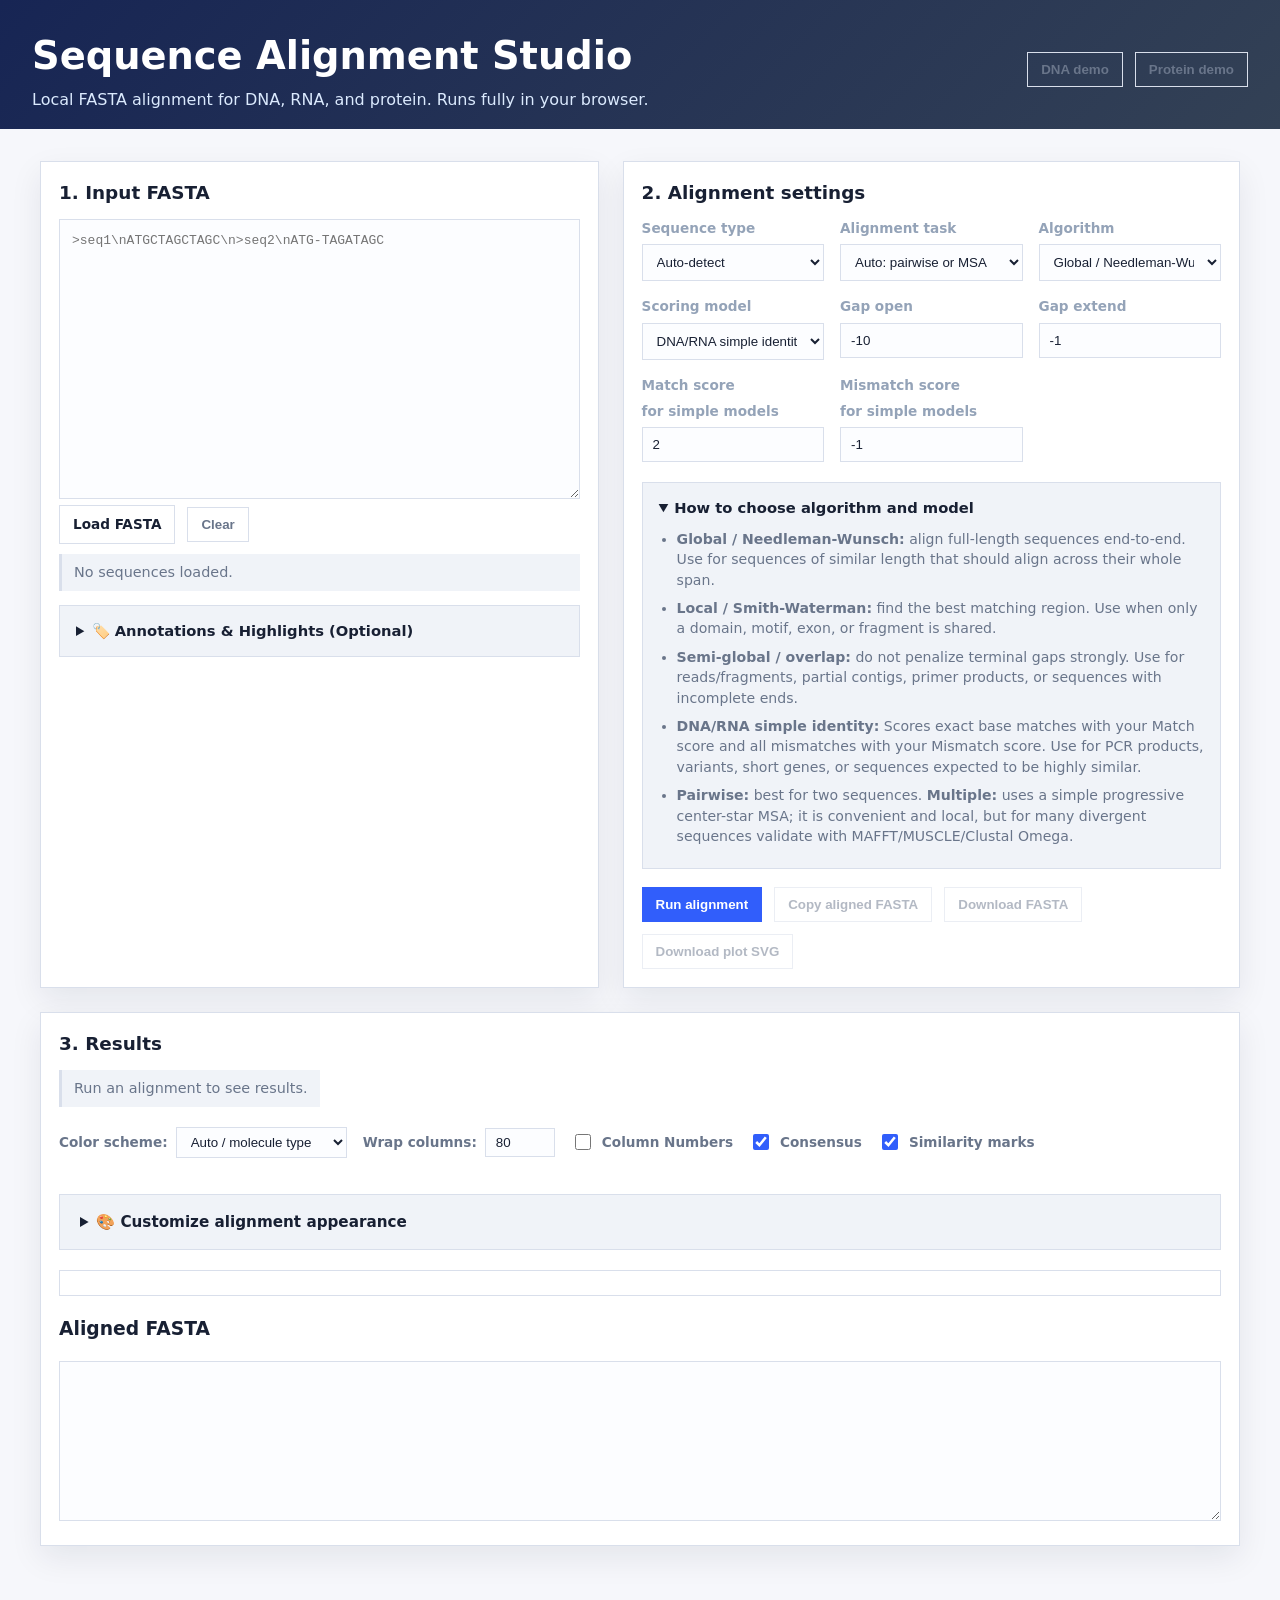
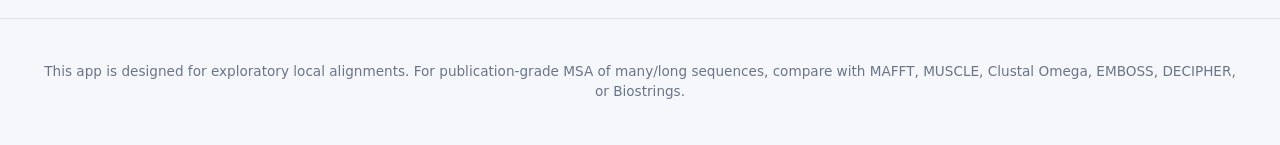
==== Local_alignment.html @ 604c952a "updates" ====
<!doctype html>
<html lang="en">
<head>
  <meta charset="utf-8" />
  <meta name="viewport" content="width=device-width, initial-scale=1" />
  <title>Sequence Alignment Studio</title>
  <link rel="stylesheet" href="src/style.css" />
</head>
<body>
  <header class="app-header">
    <div>
      <h1>Sequence Alignment Studio</h1>
      <p>Local FASTA alignment for DNA, RNA, and protein. Runs fully in your browser.</p>
    </div>
    <div class="header-actions">
      <button id="loadDemoDna" class="ghost">DNA demo</button>
      <button id="loadDemoProtein" class="ghost">Protein demo</button>
    </div>
  </header>

  <main class="layout">
    <section class="panel input-panel">
      <h2>1. Input FASTA</h2>
      <textarea id="fastaInput" spellcheck="false" placeholder=">seq1\nATGCTAGCTAGC\n>seq2\nATG-TAGATAGC"></textarea>
      <div class="row gap">
        <label class="file-label">
          Load FASTA
          <input id="fileInput" type="file" accept=".fa,.fasta,.faa,.fna,.ffn,.frn,.txt" />
        </label>
        <button id="clearInput" class="ghost">Clear</button>
      </div>
      <div id="inputSummary" class="summary muted">No sequences loaded.</div>

      <details class="explain annotations-panel">
        <summary>🏷️ Annotations & Highlights (Optional)</summary>
        <div class="summary muted" style="margin-top: 4px; font-size: 11px; margin-bottom: 8px;">
          Highlight column regions or specific sequence residues.
        </div>
        
        <div id="annotationsList" class="annotations-list">
          <!-- Populated dynamically -->
        </div>

        <div class="add-annotation-form">
          <h3>Add Custom Annotation</h3>
          <div class="form-row">
            <label>Annotation type
              <select id="annTypeSelect">
                <option value="range">Range Track (spans all rows)</option>
                <option value="residue">Residue(s) Highlight (spans single row)</option>
              </select>
            </label>
          </div>
          
          <div class="form-row">
            <!-- Range inputs -->
            <div id="rangeInputsRow" class="field-group" style="display: flex; flex-direction: column; gap: 8px; width: 100%;">
              <div class="inline-fields" style="display: flex; gap: 10px; width: 100%;">
                <label style="flex: 1;">Start Column 1
                  <input id="annStartCol" type="number" min="1" placeholder="e.g. 10" />
                </label>
                <label style="flex: 1;">End Column 1
                  <input id="annEndCol" type="number" min="1" placeholder="e.g. 25" />
                </label>
              </div>
              
              <div class="form-row" style="margin-bottom: 2px;">
                <label style="flex-direction: row; align-items: center; gap: 6px; font-weight: 600; font-size: 0.75rem; color: var(--muted);">
                  <input id="annHasSeg2" type="checkbox" /> Add another range segment
                </label>
              </div>
              
              <div id="seg2Row" style="display: none; flex-direction: column; gap: 8px; width: 100%;">
                <div class="inline-fields" style="display: flex; gap: 10px; width: 100%;">
                  <label style="flex: 1;">Start Column 2
                    <input id="annStartCol2" type="number" min="1" placeholder="e.g. 40" />
                  </label>
                  <label style="flex: 1;">End Column 2
                    <input id="annEndCol2" type="number" min="1" placeholder="e.g. 50" />
                  </label>
                </div>
                
                <div class="form-row" style="margin-bottom: 2px;">
                  <label style="flex-direction: row; align-items: center; gap: 6px; font-weight: 600; font-size: 0.75rem; color: var(--muted);">
                    <input id="annHasSeg3" type="checkbox" /> Add another range segment
                  </label>
                </div>
              </div>
              
              <div id="seg3Row" style="display: none; flex-direction: column; gap: 8px; width: 100%;">
                <div class="inline-fields" style="display: flex; gap: 10px; width: 100%;">
                  <label style="flex: 1;">Start Column 3
                    <input id="annStartCol3" type="number" min="1" placeholder="e.g. 60" />
                  </label>
                  <label style="flex: 1;">End Column 3
                    <input id="annEndCol3" type="number" min="1" placeholder="e.g. 70" />
                  </label>
                </div>
                
                <div class="form-row" style="margin-bottom: 2px;">
                  <label style="flex-direction: row; align-items: center; gap: 6px; font-weight: 600; font-size: 0.75rem; color: var(--muted);">
                    <input id="annHasSeg4" type="checkbox" /> Add another range segment
                  </label>
                </div>
              </div>
              
              <div id="seg4Row" style="display: none; flex-direction: column; gap: 8px; width: 100%;">
                <div class="inline-fields" style="display: flex; gap: 10px; width: 100%;">
                  <label style="flex: 1;">Start Column 4
                    <input id="annStartCol4" type="number" min="1" placeholder="e.g. 80" />
                  </label>
                  <label style="flex: 1;">End Column 4
                    <input id="annEndCol4" type="number" min="1" placeholder="e.g. 90" />
                  </label>
                </div>
              </div>
            </div>
            
            <!-- Residue inputs (hidden initially) -->
            <div id="residueInputsRow" class="field-group" style="display: none; gap: 10px; width: 100%;">
              <label style="flex: 1;">Sequence
                <select id="annSeqSelect">
                  <option value="">(Load sequences first)</option>
                </select>
              </label>
              <label style="flex: 1;">Unaligned Position(s)
                <input id="annResPos" type="text" placeholder="e.g. 24-26, 30" />
              </label>
            </div>
          </div>
          
          <div class="form-row inline-fields">
            <label style="flex: 1.2;">Feature Name
              <input id="annNameInput" type="text" placeholder="e.g. Active Site" />
            </label>
            <label id="annTrackLabelLabel" style="flex: 0.8;">Track Label
              <input id="annLabelInput" type="text" placeholder="e.g. MUT" />
            </label>
            <label style="flex: 0 0 70px;">Bg Color
              <input id="annColorInput" type="color" value="#315efb" title="Background Color" />
            </label>
            <label id="annTextColorLabel" style="flex: 0 0 70px;">Text Color
              <input id="annTextColorInput" type="color" value="#ffffff" title="Text Color" />
            </label>
          </div>
          
          <div class="form-row action-row">
            <button id="cancelAnnBtn" type="button" class="ghost small-btn" style="display: none; margin-right: 8px;">Cancel Edit</button>
            <button id="addAnnBtn" type="button" class="primary small-btn">Add Feature</button>
          </div>
        </div>
      </details>
    </section>

    <section class="panel settings-panel">
      <h2>2. Alignment settings</h2>
      <div class="settings-grid">
        <label>Sequence type
          <select id="seqType">
            <option value="auto">Auto-detect</option>
            <option value="dna">DNA</option>
            <option value="rna">RNA</option>
            <option value="protein">Protein</option>
          </select>
        </label>

        <label>Alignment task
          <select id="taskMode">
            <option value="auto">Auto: pairwise or MSA</option>
            <option value="pairwise">Pairwise: first two sequences</option>
            <option value="msa">Multiple: progressive center-star</option>
          </select>
        </label>

        <label>Algorithm
          <select id="algorithm">
            <option value="global">Global / Needleman-Wunsch</option>
            <option value="local">Local / Smith-Waterman</option>
            <option value="semiglobal">Semi-global / overlap</option>
          </select>
        </label>

        <label>Scoring model
          <select id="scoringModel"></select>
        </label>

        <label>Gap open
          <input id="gapOpen" type="number" value="-10" step="1" />
        </label>

        <label>Gap extend
          <input id="gapExtend" type="number" value="-1" step="1" />
        </label>

        <label>Match score <span class="tiny">for simple models</span>
          <input id="matchScore" type="number" value="2" step="1" />
        </label>

        <label>Mismatch score <span class="tiny">for simple models</span>
          <input id="mismatchScore" type="number" value="-1" step="1" />
        </label>

      </div>

      <details class="explain" open>
        <summary>How to choose algorithm and model</summary>
        <div id="modelExplanation"></div>
      </details>

      <div class="row gap action-row">
        <button id="runBtn" class="primary">Run alignment</button>
        <button id="copyFastaBtn" class="ghost" disabled>Copy aligned FASTA</button>
        <button id="downloadFastaBtn" class="ghost" disabled>Download FASTA</button>
        <button id="downloadSvgBtn" class="ghost" disabled>Download plot SVG</button>
      </div>
    </section>

    <section class="panel results-panel">
      <div class="results-header">
        <div>
          <h2>3. Results</h2>
          <div id="resultStats" class="summary muted">Run an alignment to see results.</div>
        </div>
        <div class="toggle-row">
          <label>Color scheme:
            <select id="colorScheme" style="width: auto; padding: 6px 10px; font-weight: 500;">
              <option value="auto">Auto / molecule type</option>
              <option value="nucleotide">Nucleotide bases</option>
              <option value="clustal">Protein Clustal-like</option>
              <option value="zappo">Protein Zappo groups</option>
              <option value="taylor">Protein Taylor-like</option>
              <option value="identity">Conservation only</option>
              <option value="mono">Monochrome</option>
            </select>
          </label>
          <label>Wrap columns:
            <input id="wrapCols" type="number" value="80" min="20" max="200" step="10" style="width: 70px; padding: 6px 10px; font-weight: 500;" />
          </label>
          <label><input id="showColumnNumbers" type="checkbox" /> Column Numbers</label>
          <label><input id="showConsensus" type="checkbox" checked /> Consensus</label>
          <label><input id="showSimilarity" type="checkbox" checked /> Similarity marks</label>
        </div>
      </div>

      <div id="legend" class="legend"></div>

      <details id="colorCustomizer" class="color-editor-details">
        <summary>🎨 Customize alignment appearance</summary>
        <div class="color-picker-hint">Changes apply instantly to the viewer and downloaded SVG.</div>

        <div class="appearance-settings-row">
          <label class="roundness-label">Box roundness:
            <input id="boxRoundness" type="range" min="0" max="9" value="0" step="1" />
            <span id="boxRoundnessVal">0px</span>
          </label>
          <label class="roundness-label">Box spacing:
            <input id="boxGap" type="range" min="0" max="8" value="1" step="1" />
            <span id="boxGapVal">1px</span>
          </label>
        </div>

        <div id="colorPickerGrid" class="color-picker-grid"></div>
        <div class="color-editor-actions">
          <button id="makeWhiteBtn" class="ghost" style="margin-right: 8px;">Set all to white</button>
          <button id="resetColorsBtn" class="ghost">Reset to defaults</button>
        </div>
      </details>

      <div id="viewer" class="alignment-viewer" aria-live="polite"></div>

      <h3>Aligned FASTA</h3>
      <textarea id="alignedOutput" readonly spellcheck="false" class="output-text"></textarea>
    </section>
  </main>

  <footer>
    <p>This app is designed for exploratory local alignments. For publication-grade MSA of many/long sequences, compare with MAFFT, MUSCLE, Clustal Omega, EMBOSS, DECIPHER, or Biostrings.</p>
  </footer>

  <script src="src/app.js"></script>
</body>
</html>
---- src/style.css ----
:root {
  --bg: #f6f7fb;
  --panel: #ffffff;
  --panel-2: #f0f3f8;
  --text: #182033;
  --muted: #69758a;
  --line: #d9dfeb;
  --primary: #315efb;
  --primary-dark: #2246c8;
  --danger: #b42318;
  --gap: #e7e9ee;
  --identical: #dcfce7;
  --similar: #fef9c3;
  --variable: #ffffff;
  --shadow: 0 12px 30px rgba(19, 29, 51, 0.08);
  --mono: ui-monospace, SFMono-Regular, Menlo, Monaco, Consolas, "Liberation Mono", monospace;
  --sans: Inter, ui-sans-serif, system-ui, -apple-system, BlinkMacSystemFont, "Segoe UI", sans-serif;

  /* Customizable Nucleotide colors */
  --color-nt-A-bg: #bbf7d0;
  --color-nt-A-fg: #14532d;
  --color-nt-C-bg: #bfdbfe;
  --color-nt-C-fg: #1e3a8a;
  --color-nt-G-bg: #fed7aa;
  --color-nt-G-fg: #7c2d12;
  --color-nt-T-bg: #fecaca;
  --color-nt-T-fg: #7f1d1d;
  --color-nt-U-bg: #fecaca;
  --color-nt-U-fg: #7f1d1d;
  --color-nt-N-bg: #e5e7eb;
  --color-nt-N-fg: #374151;

  /* Customizable Protein group colors */
  --color-pro-hydrophobic-bg: #fde68a;
  --color-pro-hydrophobic-fg: #713f12;
  --color-pro-aromatic-bg: #fbcfe8;
  --color-pro-aromatic-fg: #831843;
  --color-pro-positive-bg: #bfdbfe;
  --color-pro-positive-fg: #1e3a8a;
  --color-pro-negative-bg: #fecaca;
  --color-pro-negative-fg: #7f1d1d;
  --color-pro-polar-bg: #bbf7d0;
  --color-pro-polar-fg: #14532d;
  --color-pro-small-bg: #e9d5ff;
  --color-pro-small-fg: #581c87;
  --color-pro-special-bg: #ddd6fe;
  --color-pro-special-fg: #4c1d95;
  --color-pro-sulfur-bg: #fef08a;
  --color-pro-sulfur-fg: #713f12;

  /* Customizable general & conservation colors */
  --color-conserved-bg: #dcfce7;
  --color-conserved-fg: #166534;
  --color-simconserved-bg: #fef9c3;
  --color-simconserved-fg: #854d0e;
  --color-mono-bg: #f8fafc;
  --color-mono-fg: #0f172a;
  --color-gap-bg: var(--gap);
  --color-gap-fg: #8a94a6;

  /* Customizable matching outlines */
  --color-identical-outline-border: transparent;
  --color-similar-outline-border: transparent;
  --color-identical-outline: color-mix(in srgb, var(--color-identical-outline-border) 22%, transparent);
  --color-similar-outline: color-mix(in srgb, var(--color-similar-outline-border) 20%, transparent);

  /* Customizable cell box roundness */
  --cell-radius: 0px;

  /* Customizable cell box gaps */
  --cell-gap: 1px;

  /* Customizable consensus row colors */
  --color-consensus-bg: transparent;
  --color-consensus-fg: #0f172a;
}

* {
  box-sizing: border-box;
}

body {
  margin: 0;
  padding: 0;
  font-family: var(--sans);
  background: var(--bg);
  color: var(--text);
  line-height: 1.45;
}

/* App Header */
.app-header {
  display: flex;
  align-items: center;
  justify-content: space-between;
  gap: 16px;
  padding: 28px 32px 18px;
  background: linear-gradient(135deg, #172554, #334155);
  color: white;
}
.app-header h1 {
  margin: 0 0 4px;
  font-size: clamp(1.8rem, 3vw, 2.7rem);
}
.app-header p {
  margin: 0;
  color: #dbeafe;
}
.header-actions {
  display: flex;
  gap: 12px;
  flex-wrap: wrap;
}

/* Page Layout */
.layout {
  display: grid;
  grid-template-columns: minmax(350px, 0.95fr) minmax(400px, 1.05fr);
  gap: 24px;
  padding: 32px 40px;
}

.panel {
  background: var(--panel);
  border: 1px solid var(--line);
  border-radius: 0;
  box-shadow: var(--shadow);
  padding: 18px;
}
.panel h2 { margin: 0 0 12px; font-size: 1.15rem; }

/* Forms & Text Areas */
textarea {
  width: 100%;
  min-height: 280px;
  resize: vertical;
  border: 1px solid var(--line);
  border-radius: 0;
  padding: 12px;
  font-family: var(--mono);
  font-size: 13px;
  line-height: 1.35;
  background: #fcfdff;
  color: var(--text);
}
textarea:focus, select:focus, input[type="number"]:focus, input[type="text"]:focus {
  outline: none;
  border-color: var(--primary);
  box-shadow: 0 0 0 3px rgba(49, 94, 251, 0.2);
}

.output-text {
  min-height: 160px;
  background: #fcfdff;
}

.settings-panel, .results-panel {
  grid-column: span 1;
}
.results-panel {
  grid-column: 1 / -1;
}

.row {
  display: flex;
  align-items: center;
}
.gap {
  gap: 12px;
  flex-wrap: wrap;
}
.action-row {
  margin-top: 18px;
}

/* Custom Styled Buttons */
button, .file-label {
  border: 1px solid var(--line);
  border-radius: 0;
  padding: 9px 13px;
  background: white;
  color: var(--text);
  font-weight: 650;
  cursor: pointer;
  transition: transform 0.05s ease, background 0.15s ease, border-color 0.15s ease;
  user-select: none;
}
button:hover, .file-label:hover {
  background: var(--panel-2);
}
button:active, .file-label:active {
  transform: translateY(1px);
}
button:disabled {
  cursor: not-allowed;
  opacity: 0.5;
}

button.primary {
  background: var(--primary);
  border-color: var(--primary);
  color: white;
}
button.primary:hover {
  background: var(--primary-dark);
}

button.ghost {
  background: transparent;
  border-color: var(--line);
  color: var(--muted);
}
button.ghost:hover {
  background: var(--panel-2);
  border-color: var(--line);
  color: var(--text);
}

.file-label input {
  display: none;
}

/* Settings Controls */
.settings-grid {
  display: grid;
  grid-template-columns: repeat(auto-fit, minmax(180px, 1fr));
  gap: 16px;
}
label {
  display: flex;
  flex-direction: column;
  gap: 6px;
  font-weight: 600;
  font-size: 0.85rem;
  color: #94a3b8;
}
select, input[type="number"], input[type="text"] {
  width: 100%;
  padding: 9px 10px;
  border: 1px solid var(--line);
  border-radius: 0;
  background: #fcfdff;
  color: var(--text);
}
input[type="checkbox"] {
  accent-color: var(--primary);
  width: 16px;
  height: 16px;
  cursor: pointer;
}

.summary {
  margin-top: 10px;
  font-size: 0.9rem;
  color: var(--muted);
  background: var(--panel-2);
  border-radius: 0;
  padding: 8px 12px;
  border-left: 3px solid var(--line);
}

.explain {
  margin-top: 20px;
  border: 1px solid var(--line);
  border-radius: 0;
  padding: 14px 16px;
  background: var(--panel-2);
}
.explain summary {
  cursor: pointer;
  font-weight: 700;
  font-size: 0.92rem;
  color: var(--text);
  outline: none;
  user-select: none;
}
.explain ul {
  margin: 10px 0 0 18px;
  padding: 0;
}
.explain li {
  margin: 8px 0;
  font-size: 0.88rem;
  color: var(--muted);
}

/* Results Viewer Panel */
.results-header {
  display: flex;
  justify-content: space-between;
  align-items: center;
  gap: 20px;
  margin-bottom: 16px;
  flex-wrap: wrap;
}
.toggle-row {
  display: flex;
  gap: 16px;
  flex-wrap: wrap;
}
.toggle-row label {
  flex-direction: row;
  align-items: center;
  gap: 8px;
  font-weight: 600;
  color: var(--muted);
  cursor: pointer;
  user-select: none;
}
.toggle-row label:hover {
  color: var(--text);
}

/* Legend items */
.legend {
  display: flex;
  flex-wrap: wrap;
  gap: 8px;
  margin: 8px 0 18px;
}
.legend-item {
  display: inline-flex;
  align-items: center;
  gap: 6px;
  border: 1px solid var(--line);
  background: var(--panel-2);
  border-radius: 0;
  padding: 4px 10px;
  font-size: 0.8rem;
  color: var(--text);
  font-weight: 500;
}
.legend-swatch {
  width: 14px;
  height: 14px;
  border-radius: 0;
  border: 1px solid var(--line);
}

/* Main Viewer Grid styling */
.alignment-viewer {
  overflow: auto;
  border: 1px solid var(--line);
  border-radius: 0;
  background: #fff;
  padding: 12px;
  max-height: 650px;
}
/* Alignment block wrapping spacing */
.aln-block {
  position: relative;
  margin-bottom: 24px;
  border-bottom: 1px dashed var(--line);
  padding-bottom: 12px;
}
.aln-block-svg-overlay {
  position: absolute;
  top: 0;
  left: 0;
  width: 100%;
  height: 100%;
  pointer-events: none;
  z-index: 10;
}
.aln-block:last-child {
  margin-bottom: 0;
  border-bottom: none;
  padding-bottom: 0;
}

.aln-row {
  display: grid;
  grid-template-columns: 180px 1fr 60px;
  align-items: center;
  min-width: max-content;
  font-family: var(--mono);
  font-size: 13px;
  line-height: 1;
  padding: 2px 0;
  transition: background-color 0.15s ease;
}
.aln-row:hover {
  background-color: rgba(0, 0, 0, 0.02);
}

.aln-name {
  position: sticky;
  left: 0;
  z-index: 2;
  background: white;
  color: #334155;
  padding: 3px 8px 3px 0;
  white-space: nowrap;
  overflow: hidden;
  text-overflow: ellipsis;
  max-width: 180px;
}
.aln-cells {
  display: inline-flex;
  min-height: 20px;
}
.aln-pos {
  color: var(--muted);
  padding-left: 12px;
  text-align: right;
  font-weight: 500;
}

/* Cell boxes */
.cell {
  width: 16px;
  height: 20px;
  display: inline-flex;
  align-items: center;
  justify-content: center;
  font-weight: 700;
  border-radius: 0;
  margin-right: var(--cell-gap);
  border: 1px solid rgba(0, 0, 0, 0.05);
  font-size: 11px;
}
.cell.gap {
  background: var(--color-gap-bg);
  color: var(--color-gap-fg);
  font-weight: 500;
}
.cell.identical {
  outline: 2px solid var(--color-identical-outline);
  outline-offset: -1px;
}
.cell.similar {
  outline: 2px solid var(--color-similar-outline);
  outline-offset: -1px;
}
.cell.variable {
  outline: none;
}

.consensus-row .aln-name {
  color: var(--color-consensus-fg);
  font-weight: 700;
  background: rgba(45, 212, 191, 0.1);
}
.consensus-row .cell {
  background: var(--color-consensus-bg);
  color: var(--color-consensus-fg);
}
.similarity-row .cell {
  color: var(--muted);
  background: transparent;
  border-color: transparent;
  font-weight: 700;
}

/* Nucleotide colors */
.nt-A { background: var(--color-nt-A-bg); color: var(--color-nt-A-fg); }
.nt-C { background: var(--color-nt-C-bg); color: var(--color-nt-C-fg); }
.nt-G { background: var(--color-nt-G-bg); color: var(--color-nt-G-fg); }
.nt-T { background: var(--color-nt-T-bg); color: var(--color-nt-T-fg); }
.nt-U { background: var(--color-nt-U-bg); color: var(--color-nt-U-fg); }
.nt-N { background: var(--color-nt-N-bg); color: var(--color-nt-N-fg); }

/* Protein groups */
.pro-hydrophobic { background: var(--color-pro-hydrophobic-bg); color: var(--color-pro-hydrophobic-fg); }
.pro-aromatic { background: var(--color-pro-aromatic-bg); color: var(--color-pro-aromatic-fg); }
.pro-positive { background: var(--color-pro-positive-bg); color: var(--color-pro-positive-fg); }
.pro-negative { background: var(--color-pro-negative-bg); color: var(--color-pro-negative-fg); }
.pro-polar { background: var(--color-pro-polar-bg); color: var(--color-pro-polar-fg); }
.pro-small { background: var(--color-pro-small-bg); color: var(--color-pro-small-fg); }
.pro-special { background: var(--color-pro-special-bg); color: var(--color-pro-special-fg); }
.pro-sulfur { background: var(--color-pro-sulfur-bg); color: var(--color-pro-sulfur-fg); }
.conserved { background: var(--color-conserved-bg); color: var(--color-conserved-fg); }
.simconserved { background: var(--color-simconserved-bg); color: var(--color-simconserved-fg); }
.mono { background: var(--color-mono-bg); color: var(--color-mono-fg); }

.error-box {
  border: 1px solid rgba(239, 68, 68, 0.3);
  background: rgba(239, 68, 68, 0.1);
  color: var(--danger);
  padding: 12px;
  border-radius: 0;
  font-weight: 500;
}
footer {
  padding: 30px 40px;
  color: var(--muted);
  font-size: 0.85rem;
  text-align: center;
  border-top: 1px solid var(--line);
  margin-top: 40px;
}

/* Custom Scrollbar */
::-webkit-scrollbar {
  width: 10px;
  height: 10px;
}
::-webkit-scrollbar-track {
  background: var(--panel-2);
  border-radius: 0;
}
::-webkit-scrollbar-thumb {
  background: var(--line);
  border-radius: 0;
  border: 2px solid var(--panel-2);
}
::-webkit-scrollbar-thumb:hover {
  background: var(--muted);
}

/* Color editor */
.color-editor-details {
  border: 1px solid var(--line);
  background: var(--panel-2);
  border-radius: 0;
  padding: 16px 20px;
  margin: 20px 0;
}
.color-editor-details summary {
  font-weight: 700;
  font-size: 0.95rem;
  cursor: pointer;
  user-select: none;
  outline: none;
  color: var(--text);
}
.color-picker-hint {
  font-size: 0.8rem;
  color: var(--muted);
  margin: 6px 0 14px 0;
}
.color-picker-grid {
  display: grid;
  grid-template-columns: repeat(auto-fill, minmax(240px, 1fr));
  gap: 12px;
  margin-bottom: 16px;
}
.color-picker-item {
  display: flex;
  align-items: center;
  justify-content: space-between;
  background: var(--panel);
  padding: 8px 12px;
  border-radius: 0;
  border: 1px solid var(--line);
  gap: 10px;
}
.color-picker-info {
  display: flex;
  align-items: center;
  gap: 8px;
  flex: 1;
  min-width: 0;
}
.color-picker-swatch {
  width: 24px;
  height: 24px;
  border-radius: 0;
  display: flex;
  align-items: center;
  justify-content: center;
  font-weight: 700;
  font-size: 11px;
  border: 1px solid rgba(255, 255, 255, 0.1);
  flex-shrink: 0;
}
.color-picker-label {
  font-size: 0.82rem;
  font-weight: 600;
  color: var(--text);
  white-space: nowrap;
  overflow: hidden;
  text-overflow: ellipsis;
}
.color-picker-inputs {
  display: flex;
  gap: 8px;
  align-items: center;
}
.color-input-wrapper {
  display: flex;
  flex-direction: column;
  align-items: center;
  gap: 2px;
}
.color-input-wrapper span {
  font-size: 8px;
  color: var(--muted);
  font-weight: 700;
}
.color-picker-inputs input[type="color"] {
  border: none;
  width: 26px;
  height: 26px;
  padding: 0;
  background: transparent;
  cursor: pointer;
  border-radius: 0;
  overflow: hidden;
  box-shadow: 0 1px 3px rgba(0,0,0,0.3);
  transition: transform 0.15s cubic-bezier(0.4, 0, 0.2, 1);
}
.color-picker-inputs input[type="color"]::-webkit-color-swatch-wrapper {
  padding: 0;
}
.color-picker-inputs input[type="color"]::-webkit-color-swatch {
  border: 1px solid var(--line);
  border-radius: 0;
}
.color-picker-inputs input[type="color"]:hover {
  transform: scale(1.2);
}
.color-editor-actions {
  display: flex;
  justify-content: flex-end;
}
.color-editor-actions button {
  padding: 6px 12px;
  font-size: 0.8rem;
}

.appearance-settings-row {
  display: flex;
  gap: 24px;
  flex-wrap: wrap;
  margin-bottom: 16px;
  background: var(--panel);
  padding: 10px 14px;
  border-radius: 0;
  border: 1px solid var(--line);
}
.roundness-label {
  display: flex;
  flex-direction: row;
  align-items: center;
  gap: 12px;
  font-weight: 600;
  color: var(--text);
}
.roundness-label input[type="range"] {
  accent-color: var(--primary);
  cursor: pointer;
  width: 120px;
  padding: 0;
  border: none;
  background: transparent;
}
#boxRoundnessVal {
  font-family: var(--mono);
  font-size: 0.82rem;
  color: var(--muted);
}

/* Annotations & highlights panel */
.annotations-panel {
  margin-top: 14px;
}
.annotations-panel textarea {
  min-height: 80px;
  background: var(--panel);
}

/* Range tracks blocks style */
.annotation-row .aln-name {
  color: var(--muted);
  font-weight: 700;
  font-size: 0.78rem;
  text-transform: uppercase;
  letter-spacing: 0.5px;
  background: var(--panel-2);
}
.annotation-row .cell {
  background: transparent;
  border-color: transparent;
  color: transparent;
  user-select: none;
}
.annotation-row .cell.ann-block-cell {
  font-weight: 800;
  font-size: 11px;
  border: 1px solid var(--line);
  user-select: auto;
}

/* Residue highlight tooltip style */
.cell.annotated {
  box-shadow: 0 0 0 2px var(--annotation-color, #ef4444) inset !important;
  cursor: help;
  position: relative;
}
.cell.annotated[data-tooltip]::after {
  content: attr(data-tooltip);
  position: absolute;
  bottom: 140%;
  left: 50%;
  transform: translateX(-50%) scale(0.85);
  background: #1e293b;
  color: #ffffff;
  padding: 6px 12px;
  border-radius: 0;
  font-size: 11px;
  font-weight: 600;
  white-space: nowrap;
  opacity: 0;
  pointer-events: none;
  transition: all 0.15s cubic-bezier(0.4, 0, 0.2, 1);
  z-index: 1000;
  box-shadow: 0 10px 25px rgba(0, 0, 0, 0.5), 0 0 0 1px rgba(255,255,255,0.08);
}
.cell.annotated[data-tooltip]::before {
  content: "";
  position: absolute;
  bottom: 120%;
  left: 50%;
  transform: translateX(-50%) translateY(4px);
  border-width: 5px;
  border-style: solid;
  border-color: #1e293b transparent transparent transparent;
  opacity: 0;
  pointer-events: none;
  transition: opacity 0.15s ease;
  z-index: 1000;
}
.cell.annotated[data-tooltip]:hover::after {
  opacity: 1;
  transform: translateX(-50%) scale(1);
}
.cell.annotated[data-tooltip]:hover::before {
  opacity: 1;
}

/* Annotations List visual display */
.annotations-list {
  display: flex;
  flex-direction: column;
  gap: 8px;
  margin-top: 10px;
  margin-bottom: 16px;
  max-height: 200px;
  overflow-y: auto;
}
.annotations-list-item {
  display: flex;
  align-items: center;
  justify-content: space-between;
  background: var(--panel);
  border: 1px solid var(--line);
  padding: 6px 10px;
  border-radius: 0;
  gap: 8px;
}
.annotations-list-item:hover {
  border-color: var(--muted);
}
.ann-badge {
  font-size: 9px;
  font-weight: 700;
  text-transform: uppercase;
  padding: 2px 6px;
  border-radius: 0;
}
.ann-badge.badge-range {
  background: rgba(168, 85, 247, 0.15);
  color: #c084fc;
  border: 1px solid rgba(168, 85, 247, 0.3);
}
.ann-badge.badge-residue {
  background: rgba(249, 115, 22, 0.15);
  color: #fb923c;
  border: 1px solid rgba(249, 115, 22, 0.3);
}
.ann-desc {
  font-size: 0.82rem;
  font-weight: 600;
  color: var(--text);
  flex: 1;
  min-width: 0;
  white-space: nowrap;
  overflow: hidden;
  text-overflow: ellipsis;
}
.ann-color-swatch {
  width: 12px;
  height: 12px;
  border-radius: 0;
  border: 1px solid rgba(0, 0, 0, 0.2);
  flex-shrink: 0;
}
.ann-delete-btn {
  background: transparent;
  border: none;
  color: var(--muted);
  font-size: 18px;
  cursor: pointer;
  padding: 0 4px;
  line-height: 1;
  transition: color 0.1s ease;
}
.ann-delete-btn:hover {
  color: var(--danger);
}

/* Add Annotations Form */
.add-annotation-form {
  background: var(--panel-2);
  border: 1px solid var(--line);
  border-radius: 0;
  padding: 12px 14px;
}
.add-annotation-form h3 {
  margin: 0 0 12px 0;
  font-size: 0.9rem;
  font-weight: 700;
  color: var(--text);
}
.add-annotation-form .form-row {
  margin-bottom: 12px;
}
.add-annotation-form .form-row.action-row {
  margin-bottom: 0;
  margin-top: 14px;
  display: flex;
  justify-content: flex-end;
}
.add-annotation-form .inline-fields {
  display: flex;
  gap: 10px;
}
.add-annotation-form .field-group {
  display: flex;
  gap: 10px;
  flex: 1;
}
.add-annotation-form label {
  flex: 1;
  font-size: 0.78rem;
  font-weight: 700;
  gap: 4px;
  color: var(--muted);
}
.add-annotation-form input, .add-annotation-form select {
  padding: 8px 10px;
  border-radius: 0;
  font-size: 0.82rem;
  background: var(--panel);
  border: 1px solid var(--line);
  color: var(--text);
  width: 100%;
}
.add-annotation-form input[type="color"] {
  height: 32px;
  padding: 0;
  border: none;
  cursor: pointer;
  background: transparent;
}
.small-btn {
  padding: 6px 12px;
  font-size: 0.8rem;
}

/* Ruler Row design */
.ruler-row .aln-name {
  color: var(--muted);
  font-weight: 700;
  font-size: 0.78rem;
  letter-spacing: 0.5px;
  text-transform: uppercase;
  background: transparent;
}
.ruler-row .cell {
  color: #64748b;
  background: transparent;
  border-color: transparent;
  font-weight: 600;
  font-size: 10px;
  user-select: none;
}

/* Responsiveness overrides */
@media (max-width: 1100px) {
  .layout {
    grid-template-columns: 1fr;
    padding: 20px 24px;
  }
  .settings-grid {
    grid-template-columns: repeat(2, minmax(150px, 1fr));
  }
  .app-header {
    align-items: flex-start;
    flex-direction: column;
    padding: 20px 24px;
  }
}
@media (max-width: 640px) {
  .layout, .app-header, footer {
    padding-left: 16px;
    padding-right: 16px;
  }
  .settings-grid {
    grid-template-columns: 1fr;
  }
  .results-header {
    flex-direction: column;
    align-items: flex-start;
    gap: 12px;
  }
  .aln-row {
    grid-template-columns: 130px 1fr 50px;
  }
  .aln-name {
    max-width: 130px;
  }
  .cell {
    width: 13px;
    height: 18px;
    font-size: 10px;
  }
}
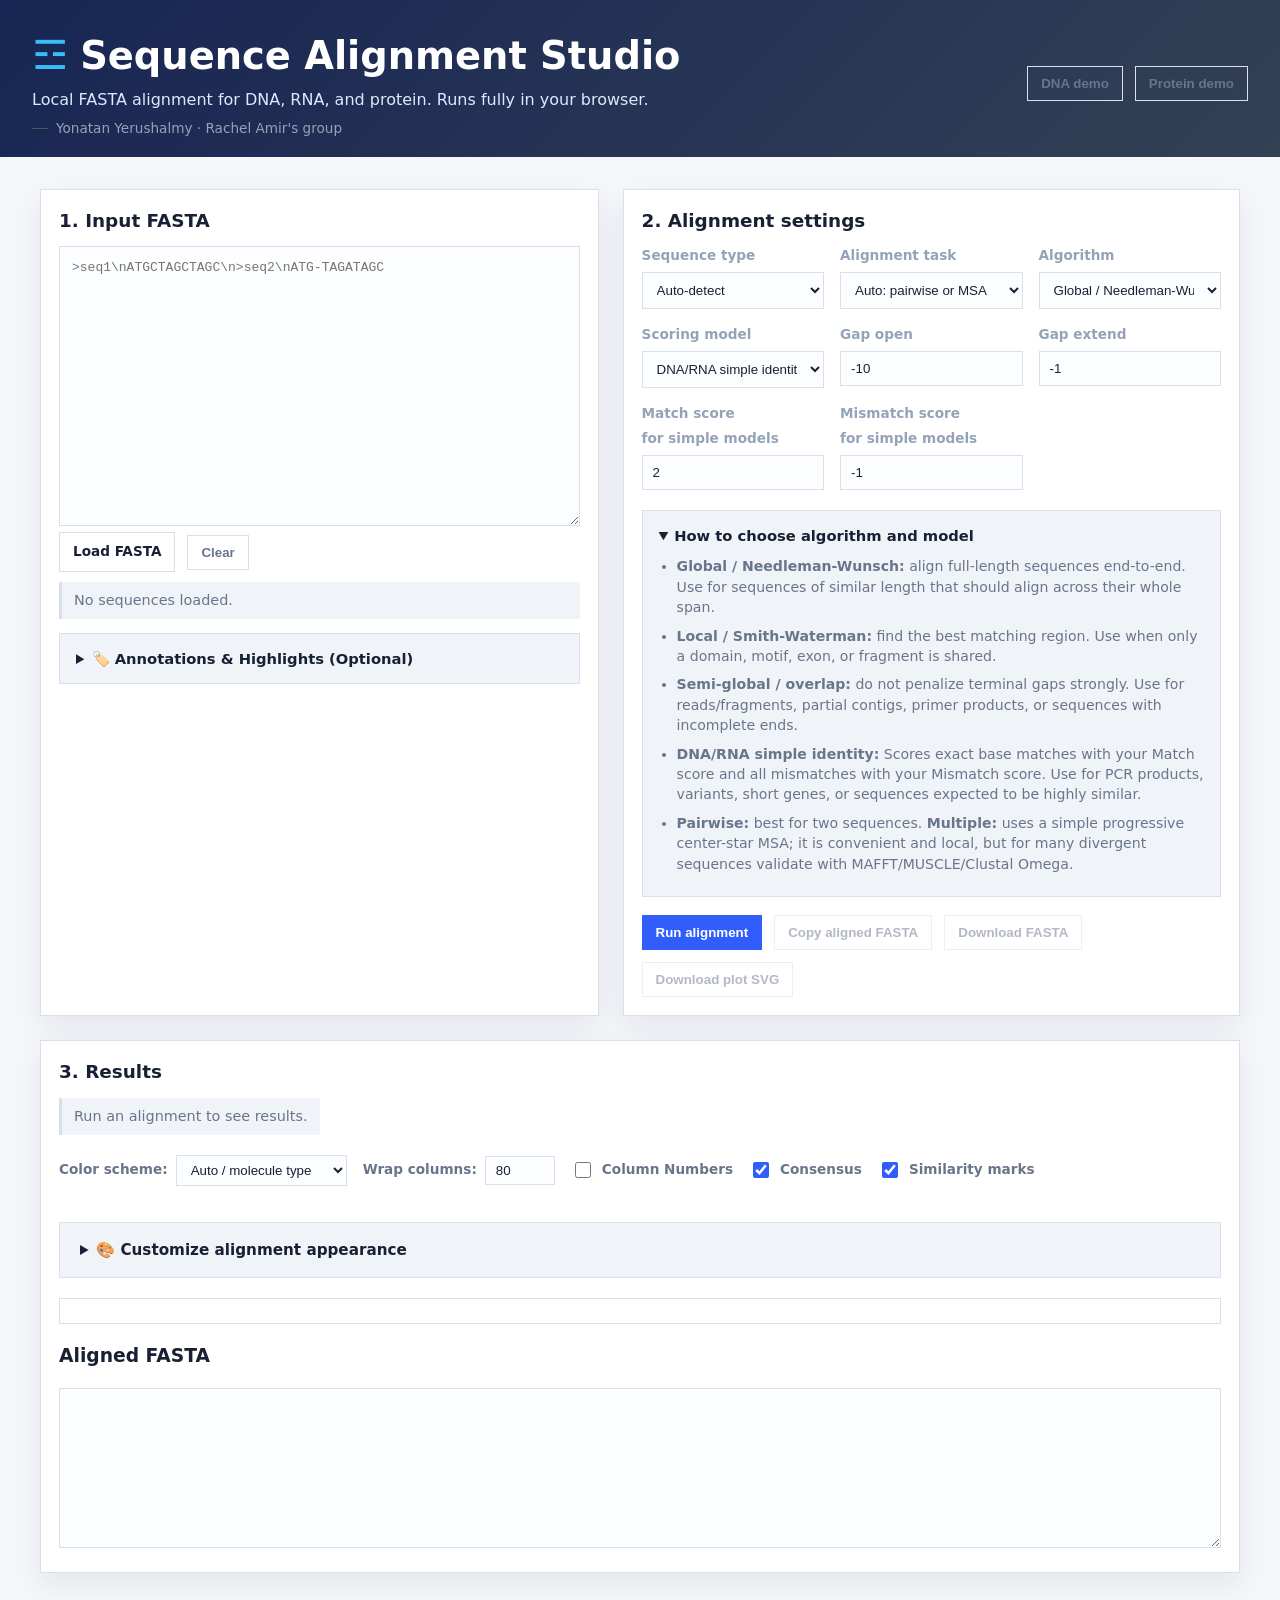
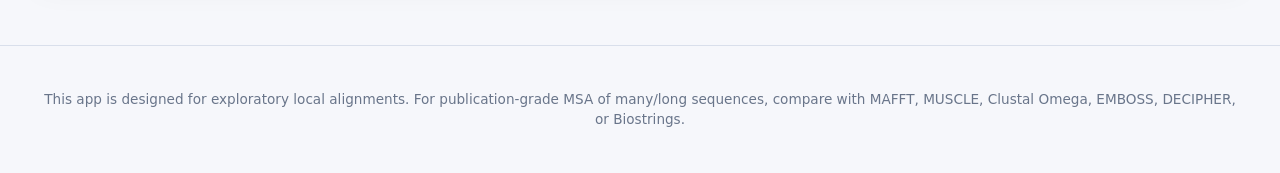
==== commit dd0e7122: "updates" ====
--- a/Local_alignment.html
+++ b/Local_alignment.html
@@ -9,8 +9,9 @@
 <body>
   <header class="app-header">
     <div>
-      <h1>Sequence Alignment Studio</h1>
+      <h1><a href="https://github.com/Yo-yerush/Local_alignment_app" target="_blank" rel="noopener noreferrer" class="app-logo-link"><span class="app-logo">☲</span></a>Sequence Alignment Studio</h1>
       <p>Local FASTA alignment for DNA, RNA, and protein. Runs fully in your browser.</p>
+      <div class="app-author">Yonatan Yerushalmy · Rachel Amir's group</div>
     </div>
     <div class="header-actions">
       <button id="loadDemoDna" class="ghost">DNA demo</button>
@@ -47,7 +48,7 @@
             <label>Annotation type
               <select id="annTypeSelect">
                 <option value="range">Range Track (spans all rows)</option>
-                <option value="residue">Residue(s) Highlight (spans single row)</option>
+                <option value="overlay">Region Overlay (borders, divider lines, or filled area)</option>
               </select>
             </label>
           </div>
@@ -55,13 +56,18 @@
           <div class="form-row">
             <!-- Range inputs -->
             <div id="rangeInputsRow" class="field-group" style="display: flex; flex-direction: column; gap: 8px; width: 100%;">
-              <div class="inline-fields" style="display: flex; gap: 10px; width: 100%;">
+              <div class="inline-fields" style="display: flex; gap: 10px; width: 100%; align-items: flex-end;">
                 <label style="flex: 1;">Start Column 1
                   <input id="annStartCol" type="number" min="1" placeholder="e.g. 10" />
                 </label>
                 <label style="flex: 1;">End Column 1
                   <input id="annEndCol" type="number" min="1" placeholder="e.g. 25" />
                 </label>
+                <label id="annOverlaySeqsLabel1" style="flex: 1.2; display: none; flex-direction: column;">Sequence Row(s) 1
+                  <select id="annOverlaySeqsSelect1" multiple style="height: 38px; padding: 2px; font-size: 0.75rem; border-radius: 0; width: 100%;">
+                    <option value="all" selected>All sequences</option>
+                  </select>
+                </label>
               </div>
               
               <div class="form-row" style="margin-bottom: 2px;">
@@ -71,12 +77,17 @@
               </div>
               
               <div id="seg2Row" style="display: none; flex-direction: column; gap: 8px; width: 100%;">
-                <div class="inline-fields" style="display: flex; gap: 10px; width: 100%;">
+                <div class="inline-fields" style="display: flex; gap: 10px; width: 100%; align-items: flex-end;">
                   <label style="flex: 1;">Start Column 2
                     <input id="annStartCol2" type="number" min="1" placeholder="e.g. 40" />
                   </label>
                   <label style="flex: 1;">End Column 2
                     <input id="annEndCol2" type="number" min="1" placeholder="e.g. 50" />
+                  </label>
+                  <label id="annOverlaySeqsLabel2" style="flex: 1.2; display: none; flex-direction: column;">Sequence Row(s) 2
+                    <select id="annOverlaySeqsSelect2" multiple style="height: 38px; padding: 2px; font-size: 0.75rem; border-radius: 0; width: 100%;">
+                      <option value="all" selected>All sequences</option>
+                    </select>
                   </label>
                 </div>
                 
@@ -88,12 +99,17 @@
               </div>
               
               <div id="seg3Row" style="display: none; flex-direction: column; gap: 8px; width: 100%;">
-                <div class="inline-fields" style="display: flex; gap: 10px; width: 100%;">
+                <div class="inline-fields" style="display: flex; gap: 10px; width: 100%; align-items: flex-end;">
                   <label style="flex: 1;">Start Column 3
                     <input id="annStartCol3" type="number" min="1" placeholder="e.g. 60" />
                   </label>
                   <label style="flex: 1;">End Column 3
                     <input id="annEndCol3" type="number" min="1" placeholder="e.g. 70" />
+                  </label>
+                  <label id="annOverlaySeqsLabel3" style="flex: 1.2; display: none; flex-direction: column;">Sequence Row(s) 3
+                    <select id="annOverlaySeqsSelect3" multiple style="height: 38px; padding: 2px; font-size: 0.75rem; border-radius: 0; width: 100%;">
+                      <option value="all" selected>All sequences</option>
+                    </select>
                   </label>
                 </div>
                 
@@ -105,12 +121,17 @@
               </div>
               
               <div id="seg4Row" style="display: none; flex-direction: column; gap: 8px; width: 100%;">
-                <div class="inline-fields" style="display: flex; gap: 10px; width: 100%;">
+                <div class="inline-fields" style="display: flex; gap: 10px; width: 100%; align-items: flex-end;">
                   <label style="flex: 1;">Start Column 4
                     <input id="annStartCol4" type="number" min="1" placeholder="e.g. 80" />
                   </label>
                   <label style="flex: 1;">End Column 4
                     <input id="annEndCol4" type="number" min="1" placeholder="e.g. 90" />
+                  </label>
+                  <label id="annOverlaySeqsLabel4" style="flex: 1.2; display: none; flex-direction: column;">Sequence Row(s) 4
+                    <select id="annOverlaySeqsSelect4" multiple style="height: 38px; padding: 2px; font-size: 0.75rem; border-radius: 0; width: 100%;">
+                      <option value="all" selected>All sequences</option>
+                    </select>
                   </label>
                 </div>
               </div>
@@ -130,18 +151,82 @@
           </div>
           
           <div class="form-row inline-fields">
-            <label style="flex: 1.2;">Feature Name
+            <label id="annNameInputLabel" style="flex: 1.2;">Feature Name
               <input id="annNameInput" type="text" placeholder="e.g. Active Site" />
             </label>
             <label id="annTrackLabelLabel" style="flex: 0.8;">Track Label
               <input id="annLabelInput" type="text" placeholder="e.g. MUT" />
             </label>
-            <label style="flex: 0 0 70px;">Bg Color
-              <input id="annColorInput" type="color" value="#315efb" title="Background Color" />
-            </label>
-            <label id="annTextColorLabel" style="flex: 0 0 70px;">Text Color
-              <input id="annTextColorInput" type="color" value="#ffffff" title="Text Color" />
-            </label>
+             <label id="annBgColorLabel" style="flex: 0 0 70px;">Bg Color
+               <input id="annColorInput" type="color" value="#315efb" title="Background Color" />
+             </label>
+             <label id="annTextColorLabel" style="flex: 0 0 70px;">Text Color
+               <input id="annTextColorInput" type="color" value="#000000" title="Text Color" />
+             </label>
+             <label style="flex: 0 0 60px; flex-direction: row; align-items: center; gap: 6px; font-weight: 600; font-size: 0.75rem; color: var(--muted); cursor: pointer; margin-top: auto; padding-bottom: 8px;">
+               <input id="annHasBg" type="checkbox" style="width: auto; margin: 0;" /> Bg
+             </label>
+          </div>
+          
+          <div class="form-row inline-fields" id="annLayoutOptionsRow">
+            <div style="flex: 1; display: flex; flex-direction: column; gap: 6px;">
+              <span style="font-size: 0.78rem; font-weight: 700; color: var(--muted);">Brace / Overlay Position</span>
+              <div class="segmented-control" id="annPositionGroup">
+                <button type="button" data-value="top" class="ghost small-btn">Above ⬆️</button>
+                <button type="button" data-value="bottom" class="primary small-btn active">Below ⬇️</button>
+              </div>
+            </div>
+            
+            <div style="flex: 1; display: flex; flex-direction: column; gap: 6px;">
+              <span style="font-size: 0.78rem; font-weight: 700; color: var(--muted);">Line / Bracket Shape</span>
+              <select id="annShapeSelect" style="padding: 6px 10px; font-weight: 500; border-radius: 0; width: 100%;">
+                <option value="curly">{ } Curly Bracket</option>
+                <option value="line">── Straight Line</option>
+                <option value="edges">[ ] Square Bracket</option>
+                <option value="arrow">─▼─ Arrow Line</option>
+                <option value="helix">〰️ Helix Wave</option>
+                <option value="loop">⅏ Loop Arch</option>
+                <option value="cylinder">▱ Cylinder Box</option>
+                <option value="bhlh">🧬 Helix-Loop-Helix</option>
+              </select>
+            </div>
+          </div>
+          
+          <div class="form-row inline-fields" id="annOverlayOptionsRow" style="display: none; flex-direction: column; gap: 10px;">
+            <div style="display: flex; gap: 10px; width: 100%;">
+              <div style="flex: 1; display: flex; flex-direction: column; gap: 6px;">
+                <span style="font-size: 0.78rem; font-weight: 700; color: var(--muted);">Overlay Shape</span>
+                <div class="segmented-control" id="annOverlayShapeGroup">
+                  <button type="button" data-value="rect" class="primary small-btn active">▢ Box</button>
+                  <button type="button" data-value="lines" class="ghost small-btn">| | Dividers</button>
+                </div>
+              </div>
+              
+              <div style="flex: 1; display: flex; flex-direction: column; gap: 6px;">
+                <span style="font-size: 0.78rem; font-weight: 700; color: var(--muted);">Line Shape / Style</span>
+                <div class="segmented-control" id="annLineStyleGroup">
+                  <button type="button" data-value="solid" class="primary small-btn active">Solid ──</button>
+                  <button type="button" data-value="dashed" class="ghost small-btn">Dashed ╌╌</button>
+                  <button type="button" data-value="dotted" class="ghost small-btn">Dotted ∙∙∙</button>
+                  <button type="button" data-value="none" class="ghost small-btn">None ✕</button>
+                </div>
+              </div>
+            </div>
+            
+            <div style="display: flex; gap: 10px; width: 100%; align-items: center; justify-content: space-between;">
+              <div style="flex: 1; display: flex; flex-direction: column; gap: 6px;">
+                <span style="font-size: 0.78rem; font-weight: 700; color: var(--muted);">Line Width</span>
+                <div class="segmented-control" id="annLineWidthGroup">
+                  <button type="button" data-value="1" class="ghost small-btn">1px</button>
+                  <button type="button" data-value="2" class="primary small-btn active">2px</button>
+                  <button type="button" data-value="3" class="ghost small-btn">3px</button>
+                </div>
+              </div>
+              
+              <label style="flex: 1; flex-direction: row; align-items: center; gap: 6px; font-weight: 600; font-size: 0.75rem; color: var(--muted); cursor: pointer; margin-top: 22px; justify-content: flex-end; user-select: none; display: none;">
+                <input id="annFillBoxes" type="checkbox" checked style="width: auto; margin: 0;" /> Color boxes (Fill)
+              </label>
+            </div>
           </div>
           
           <div class="form-row action-row">
--- a/src/style.css
+++ b/src/style.css
@@ -101,10 +101,46 @@
 .app-header h1 {
   margin: 0 0 4px;
   font-size: clamp(1.8rem, 3vw, 2.7rem);
+  display: inline-flex;
+  align-items: center;
+  gap: 12px;
+}
+.app-logo-link {
+  text-decoration: none;
+  display: inline-flex;
+  align-items: center;
+  line-height: 1;
+}
+.app-logo-link:hover .app-logo {
+  color: #60a5fa;
+  transform: scale(1.15);
+}
+.app-logo {
+  color: #38bdf8; /* Vibrant light cyan/blue */
+  font-size: 1.05em;
+  line-height: 1;
+  user-select: none;
+  transition: color 0.2s ease, transform 0.2s ease;
 }
 .app-header p {
   margin: 0;
   color: #dbeafe;
+}
+.app-author {
+  font-size: 0.85rem;
+  color: #94a3b8; /* Slate-400 */
+  margin-top: 8px;
+  font-weight: 500;
+  display: flex;
+  align-items: center;
+  gap: 8px;
+}
+.app-author::before {
+  content: "";
+  display: inline-block;
+  width: 16px;
+  height: 1px;
+  background-color: #475569; /* Slate-600 */
 }
 .header-actions {
   display: flex;
@@ -763,6 +799,11 @@
   background: rgba(168, 85, 247, 0.15);
   color: #c084fc;
   border: 1px solid rgba(168, 85, 247, 0.3);
+}
+.ann-badge.badge-overlay {
+  background: rgba(14, 165, 233, 0.15);
+  color: #38bdf8;
+  border: 1px solid rgba(14, 165, 233, 0.3);
 }
 .ann-badge.badge-residue {
   background: rgba(249, 115, 22, 0.15);
@@ -917,3 +958,41 @@
     font-size: 10px;
   }
 }
+.segmented-control {
+  display: flex;
+  gap: 2px;
+  background: var(--panel-2);
+  padding: 2px;
+  border: 1px solid var(--line);
+  border-radius: 0;
+  width: 100%;
+}
+.segmented-control button {
+  flex: 1;
+  border: none;
+  padding: 6px 4px;
+  font-size: 0.78rem;
+  font-weight: 600;
+  background: transparent;
+  color: var(--text);
+  box-shadow: none !important;
+}
+.segmented-control button.active {
+  background: var(--primary);
+  color: white;
+}
+.segmented-control button:hover:not(.active) {
+  background: rgba(0, 0, 0, 0.04);
+}
+
+/* Range Track Annotation Spacer Row Styles */
+.aln-row.annotation-spacer {
+  height: 28px;
+  background-color: transparent !important;
+}
+.aln-row.annotation-spacer:hover {
+  background-color: transparent !important;
+}
+.annotation-spacer-name {
+  border-right: none !important;
+}
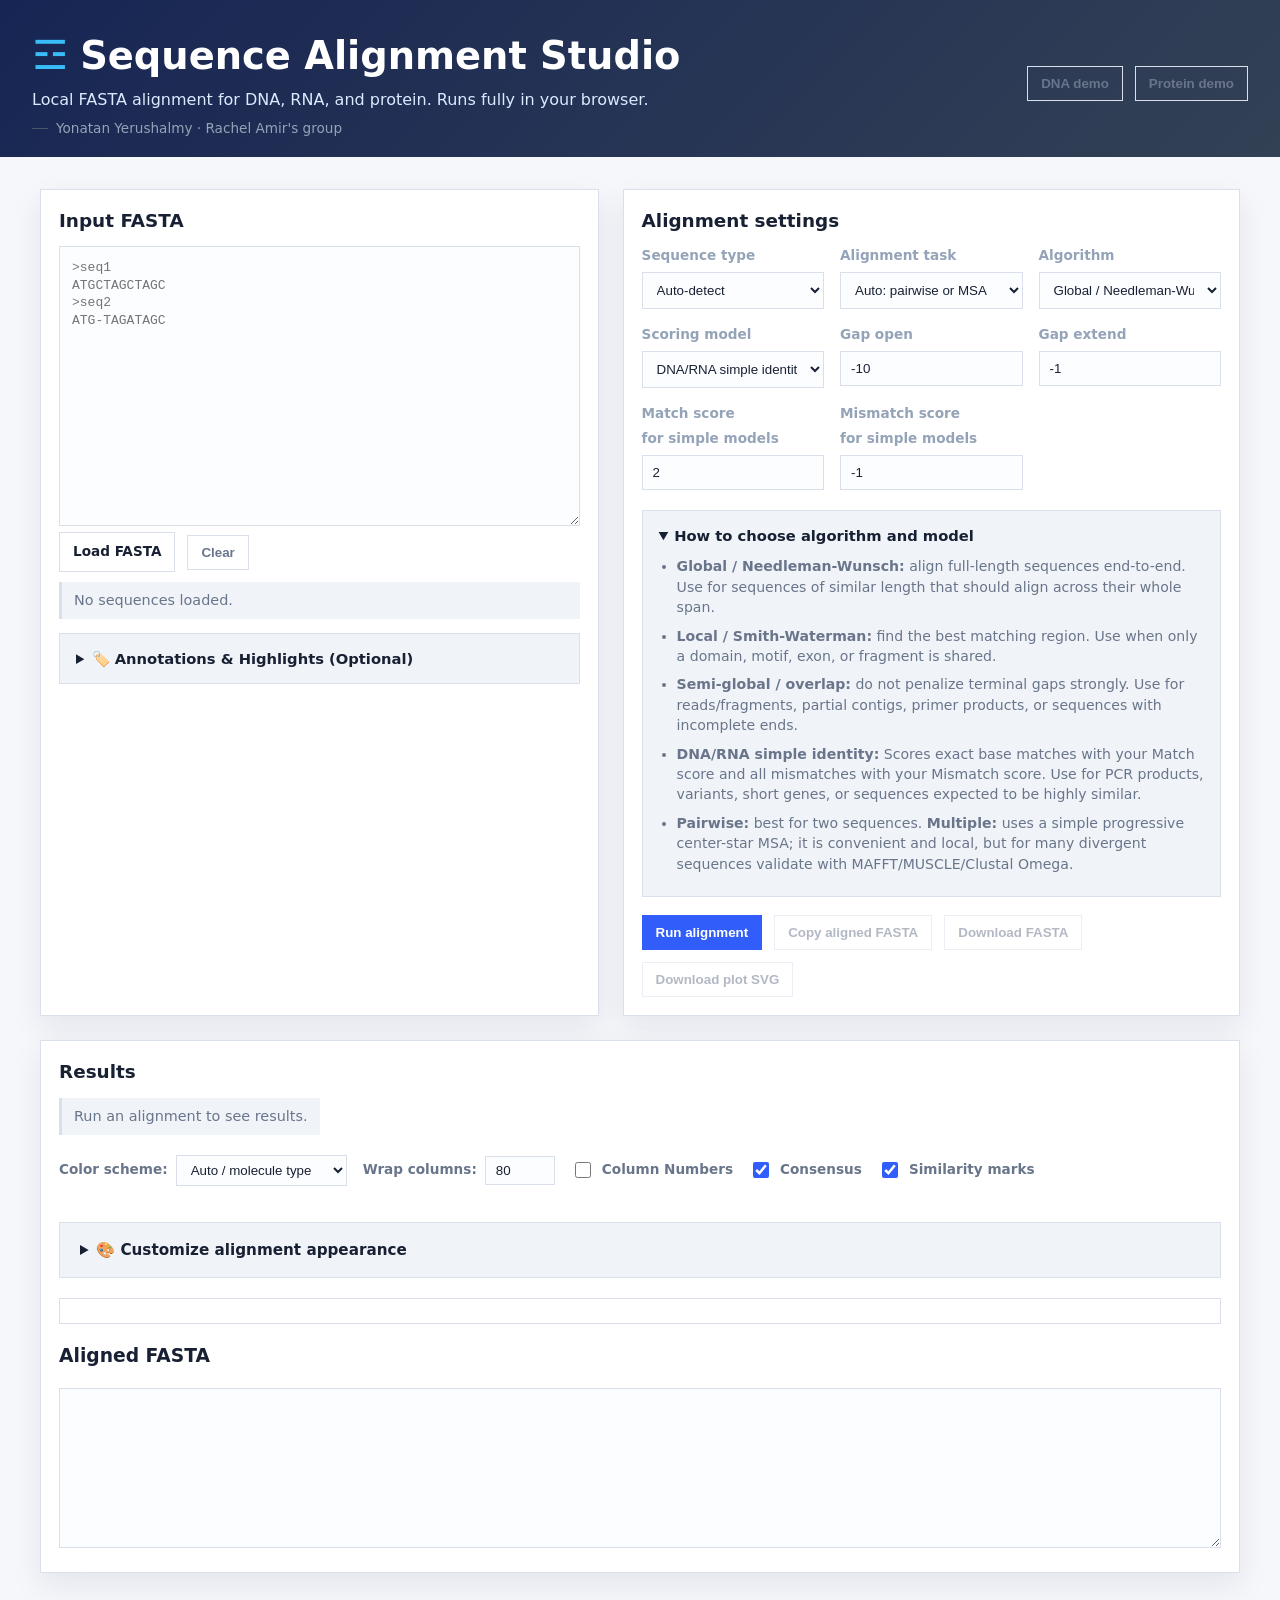
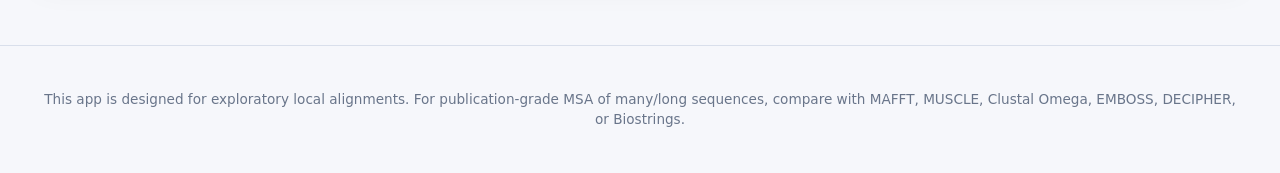
==== commit e573813f: "updates" ====
--- a/Local_alignment.html
+++ b/Local_alignment.html
@@ -21,8 +21,11 @@
 
   <main class="layout">
     <section class="panel input-panel">
-      <h2>1. Input FASTA</h2>
-      <textarea id="fastaInput" spellcheck="false" placeholder=">seq1\nATGCTAGCTAGC\n>seq2\nATG-TAGATAGC"></textarea>
+      <h2>Input FASTA</h2>
+      <textarea id="fastaInput" spellcheck="false" placeholder=">seq1
+ATGCTAGCTAGC
+>seq2
+ATG-TAGATAGC"></textarea>
       <div class="row gap">
         <label class="file-label">
           Load FASTA
@@ -184,10 +187,9 @@
                 <option value="line">── Straight Line</option>
                 <option value="edges">[ ] Square Bracket</option>
                 <option value="arrow">─▼─ Arrow Line</option>
-                <option value="helix">〰️ Helix Wave</option>
+                <option value="helix">~️ Helix Wave</option>
                 <option value="loop">⅏ Loop Arch</option>
                 <option value="cylinder">▱ Cylinder Box</option>
-                <option value="bhlh">🧬 Helix-Loop-Helix</option>
               </select>
             </div>
           </div>
@@ -238,7 +240,7 @@
     </section>
 
     <section class="panel settings-panel">
-      <h2>2. Alignment settings</h2>
+      <h2>Alignment settings</h2>
       <div class="settings-grid">
         <label>Sequence type
           <select id="seqType">
@@ -303,7 +305,7 @@
     <section class="panel results-panel">
       <div class="results-header">
         <div>
-          <h2>3. Results</h2>
+          <h2>Results</h2>
           <div id="resultStats" class="summary muted">Run an alignment to see results.</div>
         </div>
         <div class="toggle-row">
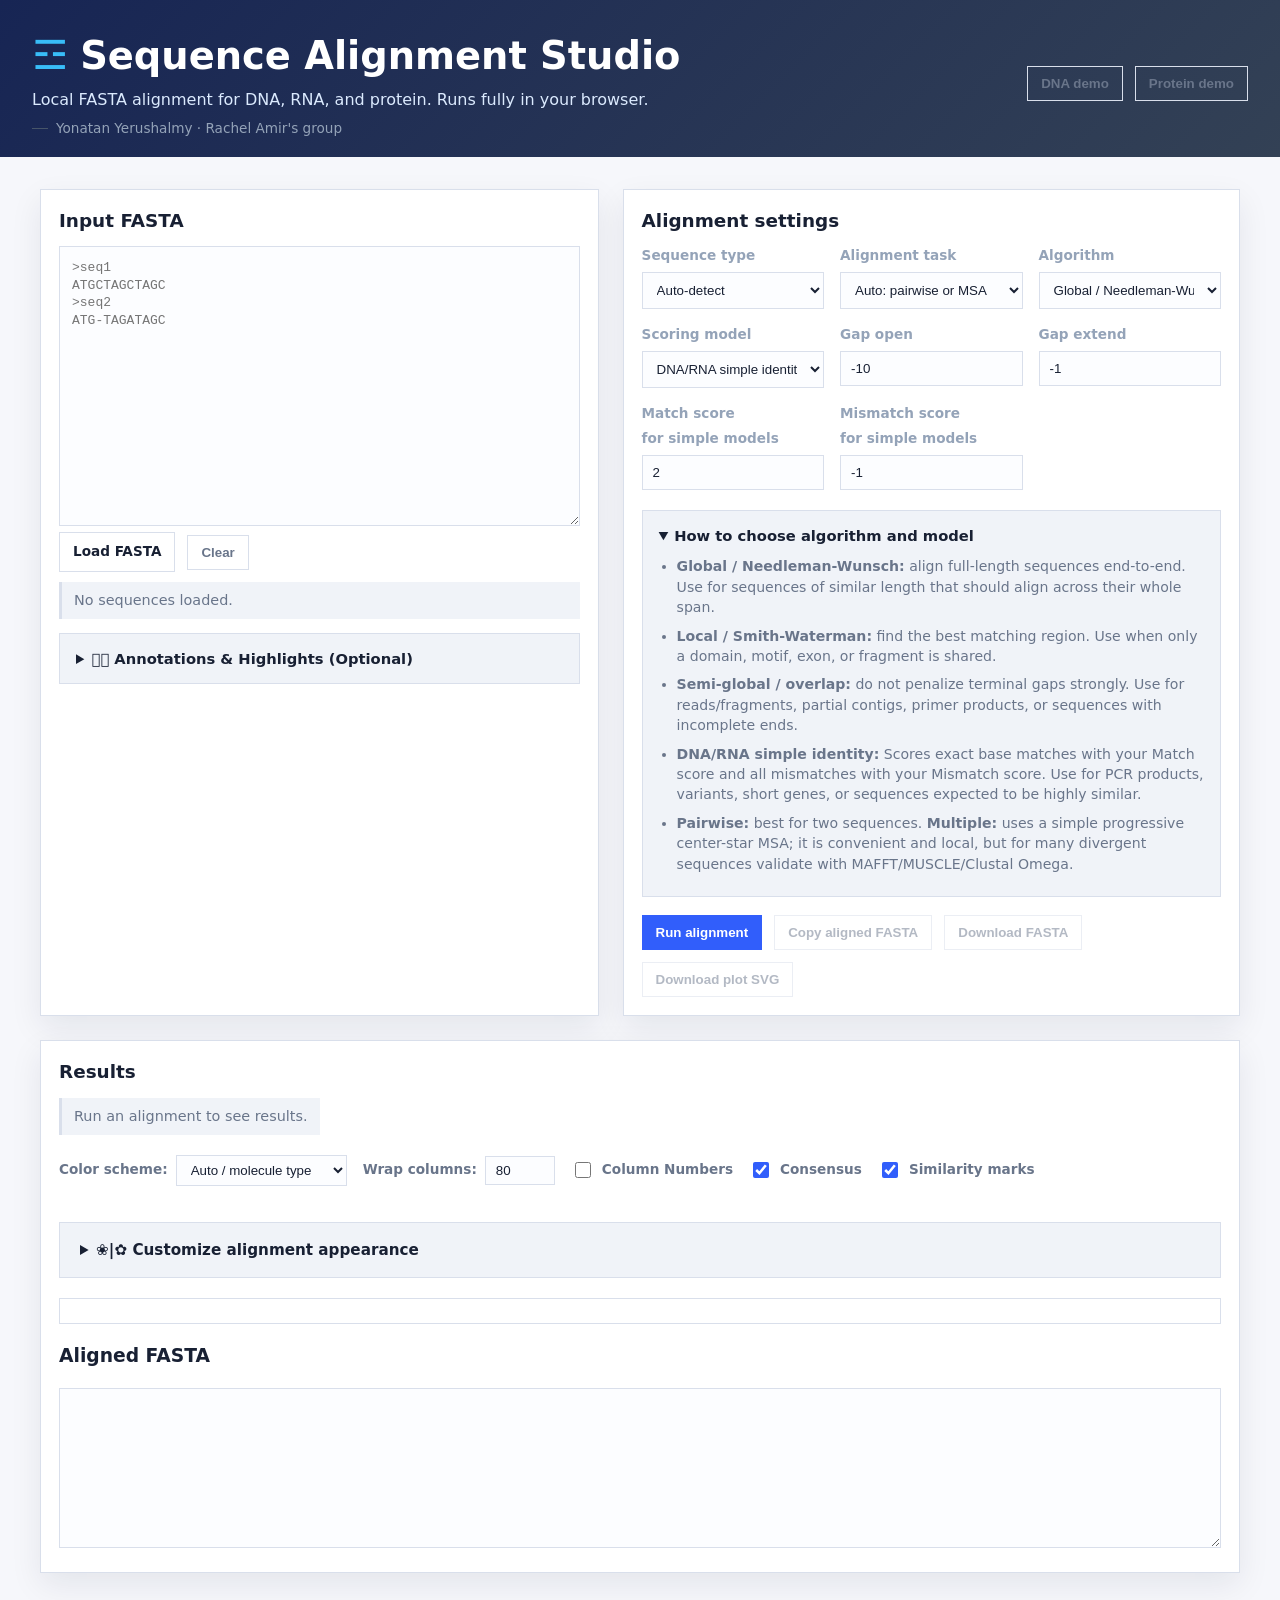
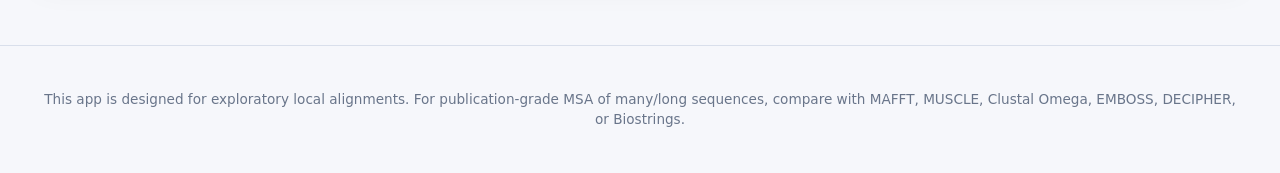
==== commit fbef92e4: "Add files via upload" ====
--- a/Local_alignment.html
+++ b/Local_alignment.html
@@ -36,7 +36,7 @@
       <div id="inputSummary" class="summary muted">No sequences loaded.</div>
 
       <details class="explain annotations-panel">
-        <summary>🏷️ Annotations & Highlights (Optional)</summary>
+        <summary>𓂃🖌 Annotations & Highlights (Optional)</summary>
         <div class="summary muted" style="margin-top: 4px; font-size: 11px; margin-bottom: 8px;">
           Highlight column regions or specific sequence residues.
         </div>
@@ -332,7 +332,7 @@
       <div id="legend" class="legend"></div>
 
       <details id="colorCustomizer" class="color-editor-details">
-        <summary>🎨 Customize alignment appearance</summary>
+        <summary>❀|✿ Customize alignment appearance</summary>
         <div class="color-picker-hint">Changes apply instantly to the viewer and downloaded SVG.</div>
 
         <div class="appearance-settings-row">
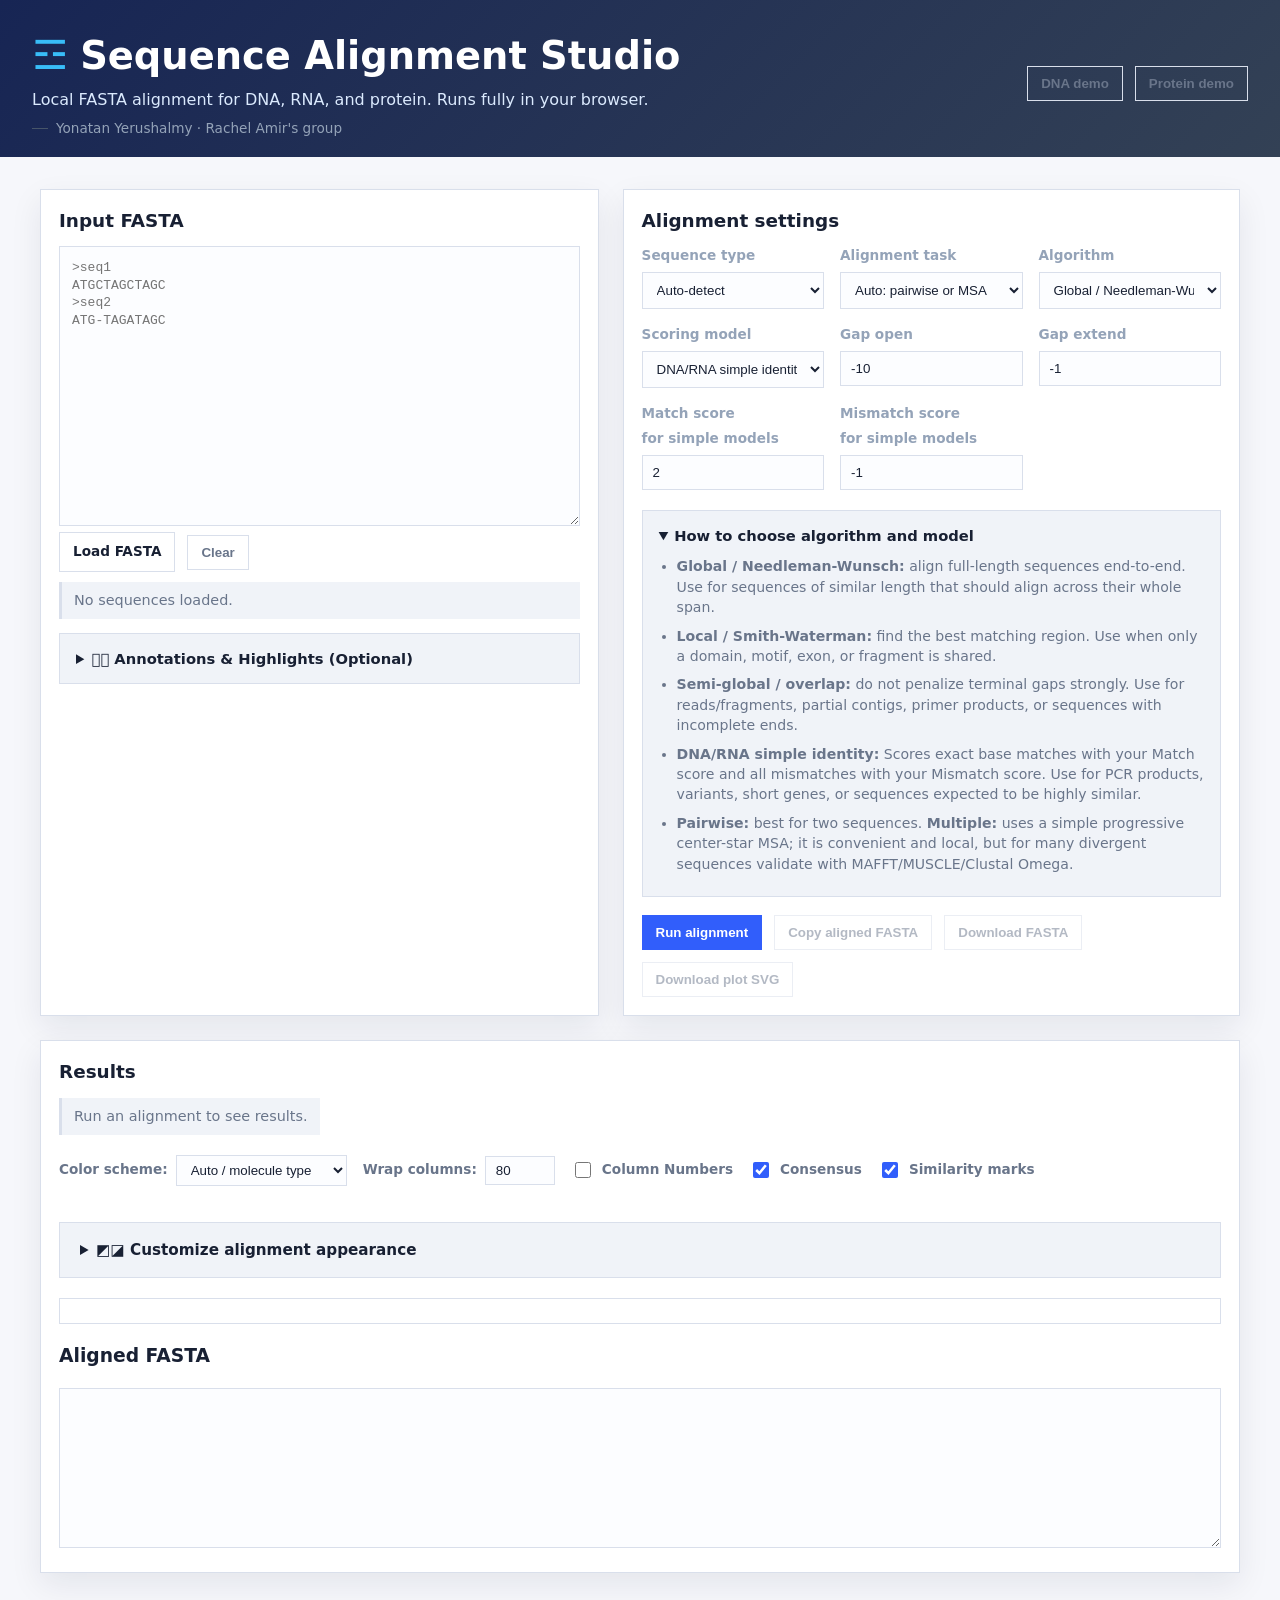
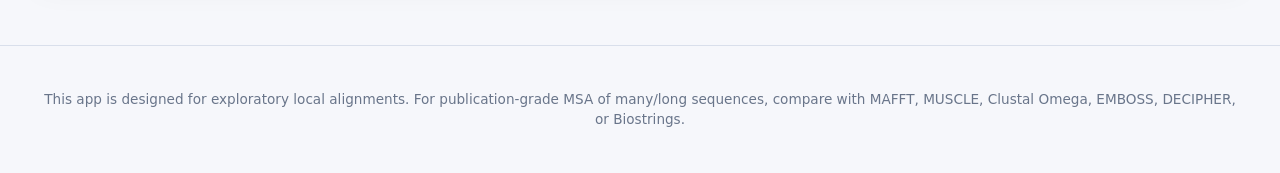
==== commit c8d21881: "Add files via upload" ====
--- a/Local_alignment.html
+++ b/Local_alignment.html
@@ -317,6 +317,7 @@
               <option value="zappo">Protein Zappo groups</option>
               <option value="taylor">Protein Taylor-like</option>
               <option value="identity">Conservation only</option>
+              <option value="conserved_bw">Conservation B/W</option>
               <option value="mono">Monochrome</option>
             </select>
           </label>
@@ -332,7 +333,7 @@
       <div id="legend" class="legend"></div>
 
       <details id="colorCustomizer" class="color-editor-details">
-        <summary>❀|✿ Customize alignment appearance</summary>
+        <summary>◩◪ Customize alignment appearance</summary>
         <div class="color-picker-hint">Changes apply instantly to the viewer and downloaded SVG.</div>
 
         <div class="appearance-settings-row">
@@ -341,8 +342,8 @@
             <span id="boxRoundnessVal">0px</span>
           </label>
           <label class="roundness-label">Box spacing:
-            <input id="boxGap" type="range" min="0" max="8" value="1" step="1" />
-            <span id="boxGapVal">1px</span>
+            <input id="boxGap" type="range" min="0" max="8" value="0" step="1" />
+            <span id="boxGapVal">0px</span>
           </label>
         </div>
 
--- a/src/style.css
+++ b/src/style.css
@@ -53,6 +53,16 @@
   --color-conserved-fg: #166534;
   --color-simconserved-bg: #fef9c3;
   --color-simconserved-fg: #854d0e;
+  --color-conserved-bw-bg: #000000;
+  --color-conserved-bw-fg: #ffffff;
+  --color-simconserved-bw-bg: #b8bcc4;
+  --color-simconserved-bw-fg: #000000;
+  --color-mono-bw-bg: #ffffff;
+  --color-mono-bw-fg: #000000;
+  --color-gap-bw-bg: #ffffff;
+  --color-gap-bw-fg: #000000;
+  --color-consensus-bw-bg: #ffffff;
+  --color-consensus-bw-fg: #000000;
   --color-mono-bg: #f8fafc;
   --color-mono-fg: #0f172a;
   --color-gap-bg: var(--gap);
@@ -507,6 +517,11 @@
 .pro-sulfur { background: var(--color-pro-sulfur-bg); color: var(--color-pro-sulfur-fg); }
 .conserved { background: var(--color-conserved-bg); color: var(--color-conserved-fg); }
 .simconserved { background: var(--color-simconserved-bg); color: var(--color-simconserved-fg); }
+.conserved-bw { background: var(--color-conserved-bw-bg); color: var(--color-conserved-bw-fg); }
+.simconserved-bw { background: var(--color-simconserved-bw-bg); color: var(--color-simconserved-bw-fg); }
+.mono-bw { background: var(--color-mono-bw-bg); color: var(--color-mono-bw-fg); }
+.gap-bw { background: var(--color-gap-bw-bg); color: var(--color-gap-bw-fg); }
+.consensus-row .cell.consensus-bw { background: var(--color-consensus-bw-bg); color: var(--color-consensus-bw-fg); }
 .mono { background: var(--color-mono-bg); color: var(--color-mono-fg); }
 
 .error-box {
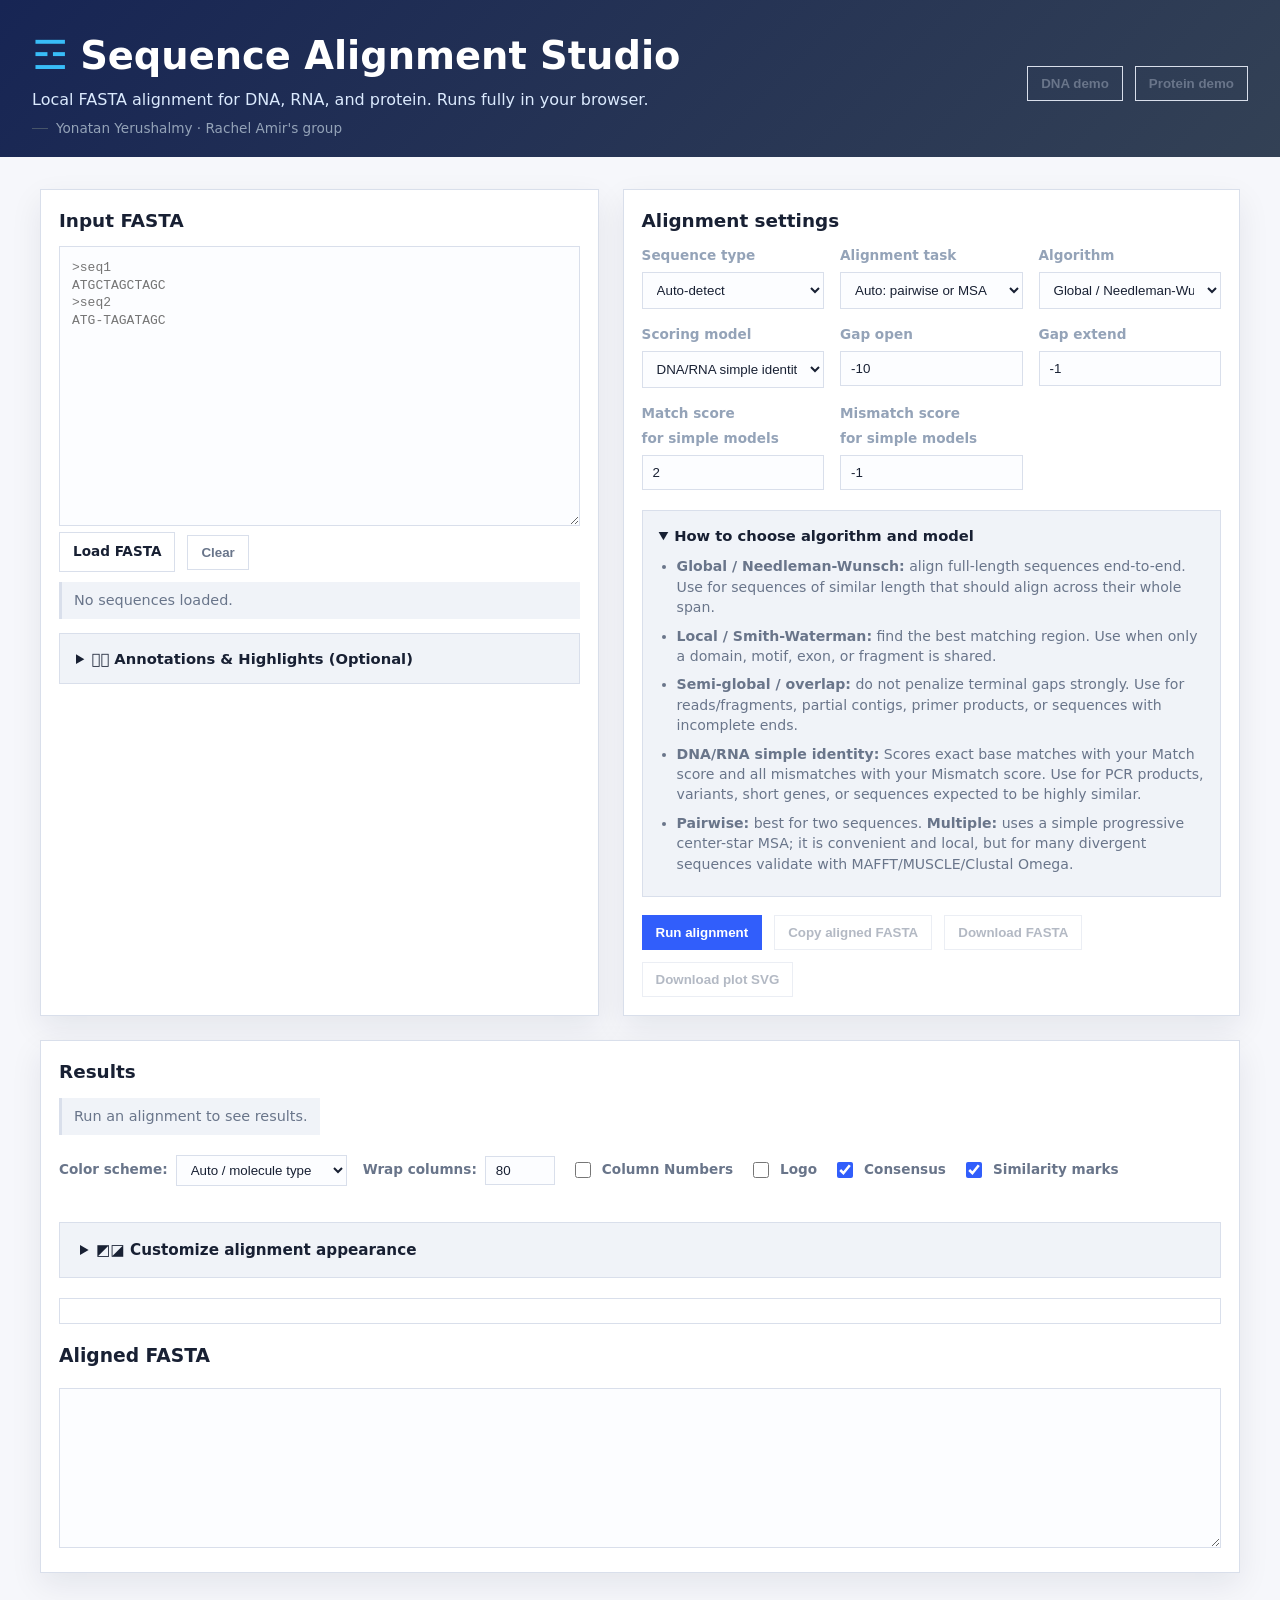
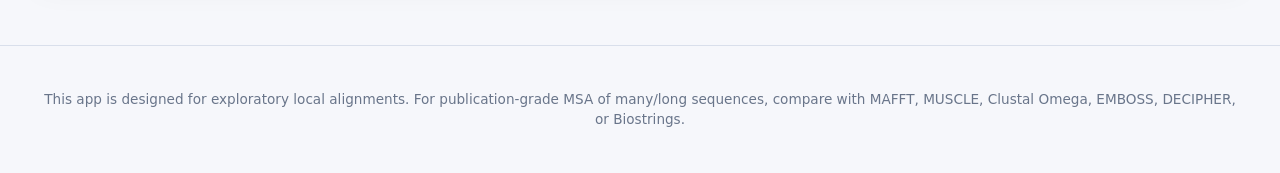
==== commit 54598db8: "updates" ====
--- a/Local_alignment.html
+++ b/Local_alignment.html
@@ -325,6 +325,7 @@
             <input id="wrapCols" type="number" value="80" min="20" max="200" step="10" style="width: 70px; padding: 6px 10px; font-weight: 500;" />
           </label>
           <label><input id="showColumnNumbers" type="checkbox" /> Column Numbers</label>
+          <label><input id="showLogo" type="checkbox" /> Logo</label>
           <label><input id="showConsensus" type="checkbox" checked /> Consensus</label>
           <label><input id="showSimilarity" type="checkbox" checked /> Similarity marks</label>
         </div>
--- a/src/style.css
+++ b/src/style.css
@@ -489,6 +489,7 @@
 }
 .consensus-row .cell {
   background: var(--color-consensus-bg);
+  border-color: transparent;
   color: var(--color-consensus-fg);
 }
 .similarity-row .cell {
@@ -496,6 +497,34 @@
   background: transparent;
   border-color: transparent;
   font-weight: 700;
+}
+.logo-row .aln-name {
+  color: var(--muted);
+  font-weight: 700;
+}
+.logo-row .aln-cells {
+  align-items: flex-end;
+  min-height: 42px;
+}
+.logo-cell {
+  width: 16px;
+  height: 40px;
+  position: relative;
+  display: inline-block;
+  margin-right: var(--cell-gap);
+  background: #ffffff;
+  border: 1px solid transparent;
+  overflow: hidden;
+}
+.logo-letter {
+  position: absolute;
+  left: 0;
+  width: 100%;
+  text-align: center;
+  line-height: 1;
+  font-family: var(--mono);
+  font-weight: 900;
+  transform-origin: bottom center;
 }
 
 /* Nucleotide colors */
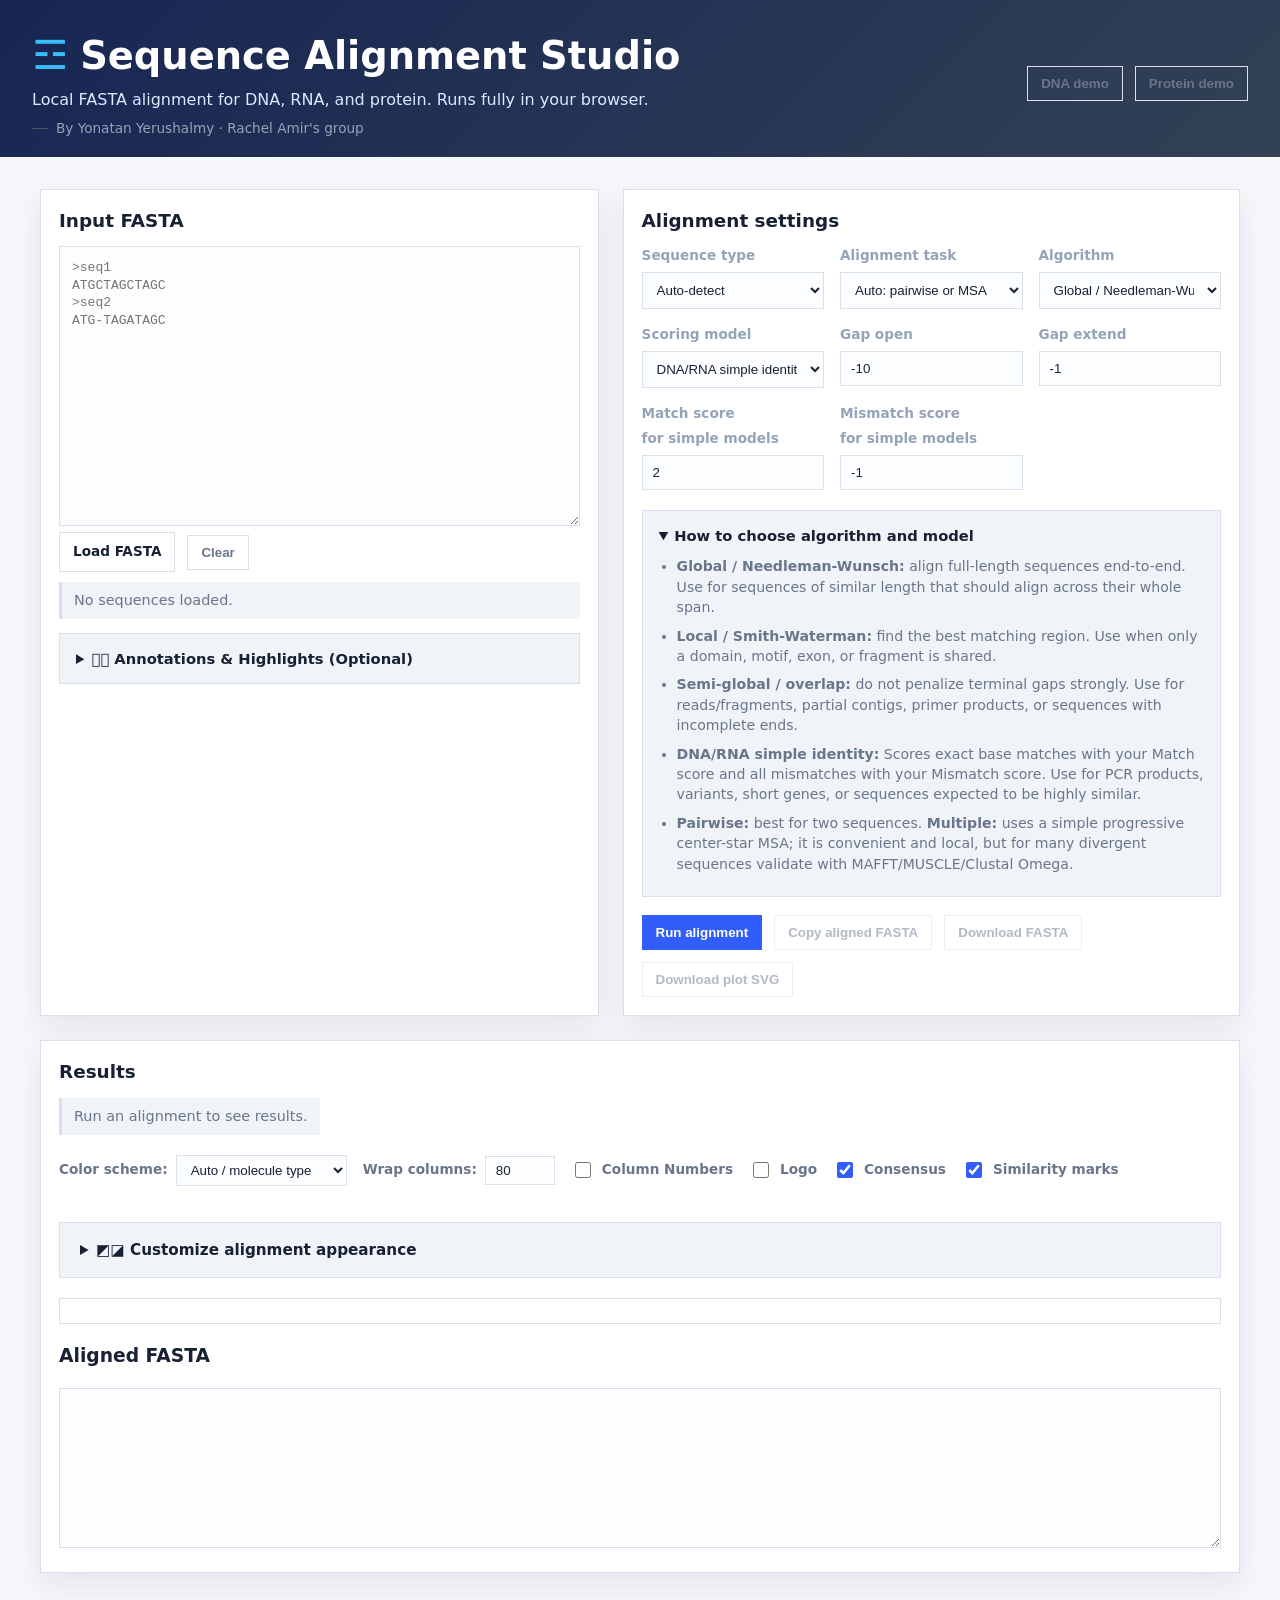
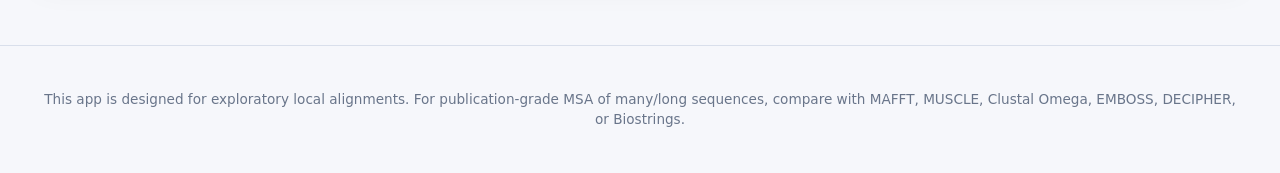
==== commit e02d4d0b: "updates" ====
--- a/Local_alignment.html
+++ b/Local_alignment.html
@@ -11,7 +11,7 @@
     <div>
       <h1><a href="https://github.com/Yo-yerush/Local_alignment_app" target="_blank" rel="noopener noreferrer" class="app-logo-link"><span class="app-logo">☲</span></a>Sequence Alignment Studio</h1>
       <p>Local FASTA alignment for DNA, RNA, and protein. Runs fully in your browser.</p>
-      <div class="app-author">Yonatan Yerushalmy · Rachel Amir's group</div>
+      <div class="app-author">By Yonatan Yerushalmy · Rachel Amir's group</div>
     </div>
     <div class="header-actions">
       <button id="loadDemoDna" class="ghost">DNA demo</button>
@@ -346,6 +346,18 @@
             <input id="boxGap" type="range" min="0" max="8" value="0" step="1" />
             <span id="boxGapVal">0px</span>
           </label>
+          <label class="roundness-label">Output font:
+            <select id="outputFont" style="width: auto; padding: 6px 10px; font-weight: 500;">
+              <option value="mono" selected>Monospace</option>
+              <option value="arial">Arial</option>
+              <option value="courier">Courier</option>
+              <option value="times">Times</option>
+            </select>
+          </label>
+          <label class="roundness-label">Font size:
+            <input id="outputFontSize" type="range" min="8" max="18" value="11" step="1" />
+            <span id="outputFontSizeVal">11px</span>
+          </label>
         </div>
 
         <div id="colorPickerGrid" class="color-picker-grid"></div>
--- a/src/style.css
+++ b/src/style.css
@@ -14,6 +14,8 @@
   --variable: #ffffff;
   --shadow: 0 12px 30px rgba(19, 29, 51, 0.08);
   --mono: ui-monospace, SFMono-Regular, Menlo, Monaco, Consolas, "Liberation Mono", monospace;
+  --alignment-output-font: var(--mono);
+  --alignment-output-font-size: 11px;
   --sans: Inter, ui-sans-serif, system-ui, -apple-system, BlinkMacSystemFont, "Segoe UI", sans-serif;
 
   /* Customizable Nucleotide colors */
@@ -198,6 +200,8 @@
 .output-text {
   min-height: 160px;
   background: #fcfdff;
+  font-family: var(--alignment-output-font);
+  font-size: calc(var(--alignment-output-font-size) + 2px);
 }
 
 .settings-panel, .results-panel {
@@ -419,8 +423,8 @@
   grid-template-columns: 180px 1fr 60px;
   align-items: center;
   min-width: max-content;
-  font-family: var(--mono);
-  font-size: 13px;
+  font-family: var(--alignment-output-font);
+  font-size: calc(var(--alignment-output-font-size) + 2px);
   line-height: 1;
   padding: 2px 0;
   transition: background-color 0.15s ease;
@@ -443,7 +447,7 @@
 }
 .aln-cells {
   display: inline-flex;
-  min-height: 20px;
+  min-height: calc(var(--alignment-output-font-size) + 9px);
 }
 .aln-pos {
   color: var(--muted);
@@ -454,8 +458,8 @@
 
 /* Cell boxes */
 .cell {
-  width: 16px;
-  height: 20px;
+  width: calc(var(--alignment-output-font-size) + 5px);
+  height: calc(var(--alignment-output-font-size) + 9px);
   display: inline-flex;
   align-items: center;
   justify-content: center;
@@ -463,7 +467,7 @@
   border-radius: 0;
   margin-right: var(--cell-gap);
   border: 1px solid rgba(0, 0, 0, 0.05);
-  font-size: 11px;
+  font-size: var(--alignment-output-font-size);
 }
 .cell.gap {
   background: var(--color-gap-bg);
@@ -507,7 +511,7 @@
   min-height: 42px;
 }
 .logo-cell {
-  width: 16px;
+  width: calc(var(--alignment-output-font-size) + 5px);
   height: 40px;
   position: relative;
   display: inline-block;
@@ -520,10 +524,15 @@
   position: absolute;
   left: 0;
   width: 100%;
+  display: flex;
+  align-items: flex-end;
+  justify-content: center;
+  overflow: hidden;
   text-align: center;
   line-height: 1;
-  font-family: var(--mono);
-  font-weight: 900;
+  font-family: var(--alignment-output-font);
+  font-weight: 500 ;
+  letter-spacing: 0;
   transform-origin: bottom center;
 }
 
@@ -725,7 +734,9 @@
   border: none;
   background: transparent;
 }
-#boxRoundnessVal {
+#boxRoundnessVal,
+#boxGapVal,
+#outputFontSizeVal {
   font-family: var(--mono);
   font-size: 0.82rem;
   color: var(--muted);
